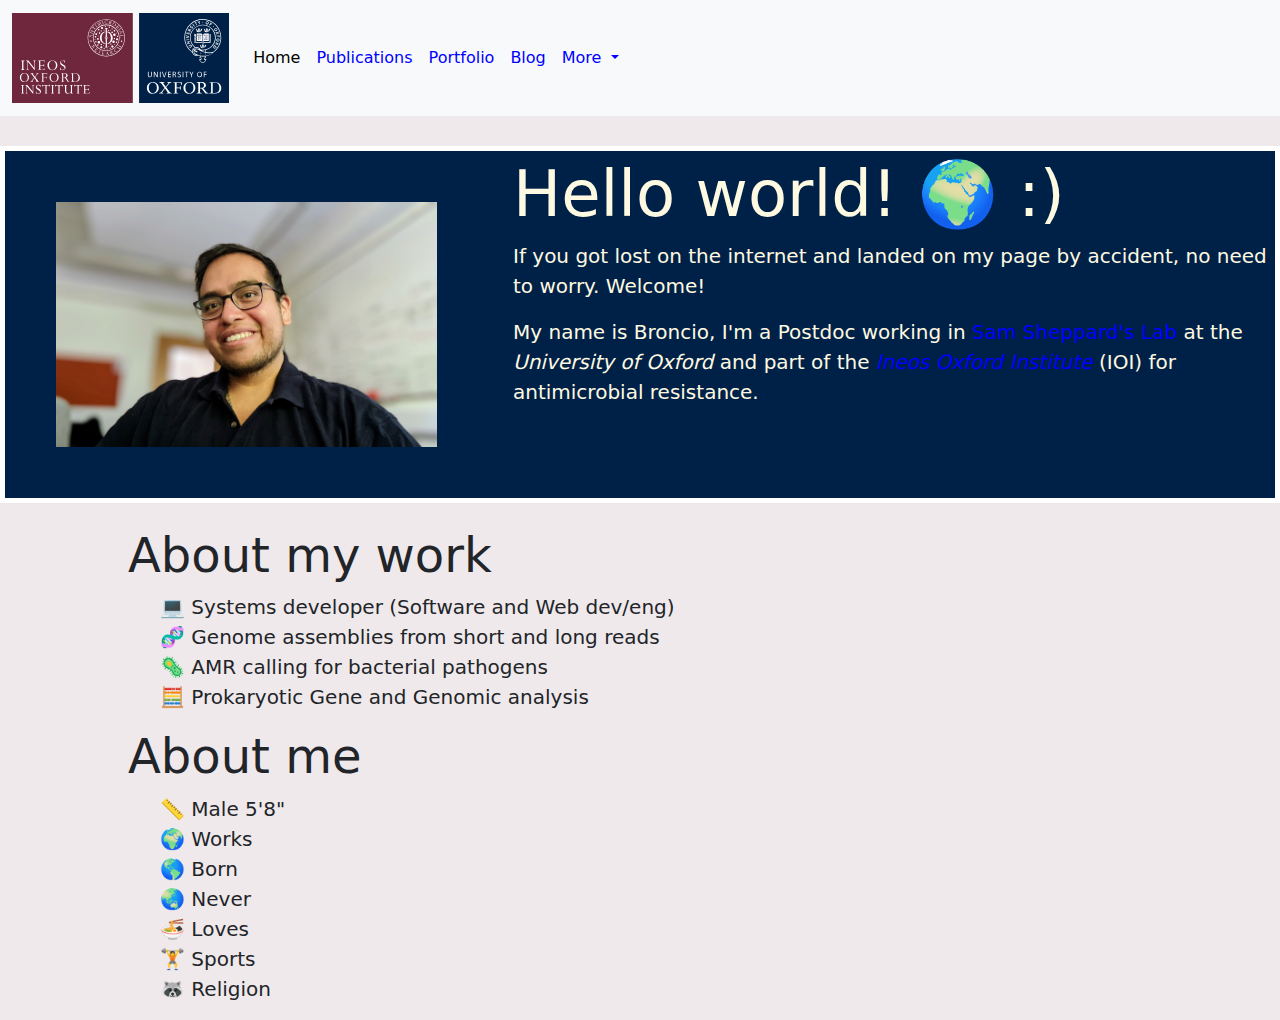
==== index.html @ 65c5dfee "added links and icons" ====
<!DOCTYPE html>
<html>
<head>
    <meta charset='utf-8'>
    <meta http-equiv='X-UA-Compatible' content='IE=edge'>
    <title>Broncio Aguilar-Sanjuan</title>
    <meta name='viewport' content='width=device-width, initial-scale=1'>
    
    <!-- JS and CSS dependencies -->
    <!-- Add bootstrap and popper dependencies -->
    <link href="https://cdn.jsdelivr.net/npm/bootstrap@5.3.3/dist/css/bootstrap.min.css" rel="stylesheet" integrity="sha384-QWTKZyjpPEjISv5WaRU9OFeRpok6YctnYmDr5pNlyT2bRjXh0JMhjY6hW+ALEwIH" crossorigin="anonymous">
    <script src="https://cdn.jsdelivr.net/npm/@popperjs/core@2.11.8/dist/umd/popper.min.js" integrity="sha384-I7E8VVD/ismYTF4hNIPjVp/Zjvgyol6VFvRkX/vR+Vc4jQkC+hVqc2pM8ODewa9r" crossorigin="anonymous"></script>
    <script src="https://cdn.jsdelivr.net/npm/bootstrap@5.3.3/dist/js/bootstrap.min.js" integrity="sha384-0pUGZvbkm6XF6gxjEnlmuGrJXVbNuzT9qBBavbLwCsOGabYfZo0T0to5eqruptLy" crossorigin="anonymous"></script>

    <link rel="stylesheet" type="text/css" href="static/css/main.css">

</head>

<body>
    <!--Navigation bar - top horizontal panel-->
    <nav class="navbar navbar-expand-lg navbar-light bg-light">
        <div class="container-fluid">
            
            <a class="navbar-brand" href="#">
                <img class="img-fluid d-block" src="static/img/ineos-logo.svg">

            </a>
            <button class="navbar-toggler" type="button" data-bs-toggle="collapse" data-bs-target="#navbarNavDropdown" aria-controls="navbarNavDropdown" aria-expanded="false" aria-label="Toggle navigation">
                <span class="navbar-toggler-icon"></span>
            </button>
            <div class="collapse navbar-collapse" id="navbarNavDropdown">
                <ul class="navbar-nav">
                    <li class="nav-item">
                        <a class="nav-link active" aria-current="page" href="#">Home</a>
                    </li>
                    <li class="nav-item">
                        <a class="nav-link" href="https://scholar.google.com/citations?hl=en&user=8D-Tr7gAAAAJ&view_op=list_works&sortby=pubdate">Publications</a>
                    </li>
                    <li class="nav-item">
                        <a class="nav-link" href="#">Portfolio</a>
                    </li>
                    <li class="nav-item">
                        <a class="nav-link" href="https://medium.com/@ba13026">Blog</a>
                    </li>

                    <li class="nav-item dropdown">
                        <a class="nav-link dropdown-toggle" href="#" id="navbarDropdownMenuLink" role="button" data-bs-toggle="dropdown" aria-expanded="false">
                            More
                        </a>
                        <ul class="dropdown-menu" aria-labelledby="navbarDropdownMenuLink">
                            <li><a class="dropdown-item" href="#">Action</a></li>
                            <li><a class="dropdown-item" href="#">Another action</a></li>
                            <li><a class="dropdown-item" href="#">Something else here</a></li>
                        </ul>
                    </li>
                </ul>
            </div>
        </div>
    </nav>

    <!--Middle row: Profile picture, welcome and icons -->
    <div id="toprows" style="display:grid; grid-template-columns: 40% 60%; grid-template-rows: 80% 20%;margin-top: 30px;">
        <!--Profile picture container -->
        <div style="margin: 0 auto;">
            <img src="static/img/profile.jpg" class="rounded" style="width: 95%; padding: 10%;">
        </div>
        <!--Welcome message container -->
        <div style="margin-right: 5%; margin:auto; margin-top: auto; margin-bottom: auto; color:#FEF9E1;">
            <h1 class="display-3">Hello world! &#127757; :)</h1>
            <p class="lead">If you got lost on the internet and landed on my page by accident, no need to worry. Welcome!</p>
            <p class="lead">My name is Broncio, I'm a Postdoc working in <a href="https://sheppardlab.wordpress.com/" target="_blank">Sam Sheppard's Lab</a> at the <i>University of Oxford</i> and part of the <a href="https://www.ineosoxford.ox.ac.uk/" target="_blank"><i>Ineos Oxford Institute</i></a> (IOI) for antimicrobial resistance.</p>
        
        </div>

        <div style="text-align: center; margin: auto; margin-top: auto; margin-bottom: auto;">
        </div>
        
    </div>
    
    <!--Lowe row: About my work and About me -->
    <div class="mx-auto pt-4" style="width:80%">

        <h1 class="display-5">About my work</h1>

        <ul class="lead" style="list-style-type: none;">
            <li>&#128187 Systems developer (Software and Web dev/eng)</li>
            <li>&#129516 Genome assemblies from short and long reads</li>
            <li>&#129440 AMR calling for bacterial pathogens</li>
            <li>&#129518 Prokaryotic Gene and Genomic analysis</li>

        </ul>

        <h1 class="display-5">About me</h1>

        <ul class="lead" style="list-style-type: none;">
            <li>&#128207 Male 5'8"</li>
            <li>&#127757; Works </li>
            <li>&#127758 Born </li>
            <li>&#127759 Never </li>
            <li>&#127836 Loves</li>
            <li>&#127947 Sports</li>
            <li>&#129437 Religion </li>
        </ul>
    </div>

</body>

</html>
---- static/css/main.css ----
body {
    background-color: rgba(110, 39, 61, 0.1);
}


a:link {
    color: blue;
    background-color: transparent;
    text-decoration: none;
  }
  
  a:visited {
    color: rgb(100,100,100);
    background-color: transparent;
    text-decoration: none;
  }
  
  a:hover {
    color: red;
    background-color: transparent;
    text-decoration: underline;
  }
  
  a:active {
    color: red;
    background-color: transparent;
    text-decoration: underline;
  }

  #toprows {
    background-color:#002147;
    border: 5px solid #ffffff;
    
  }
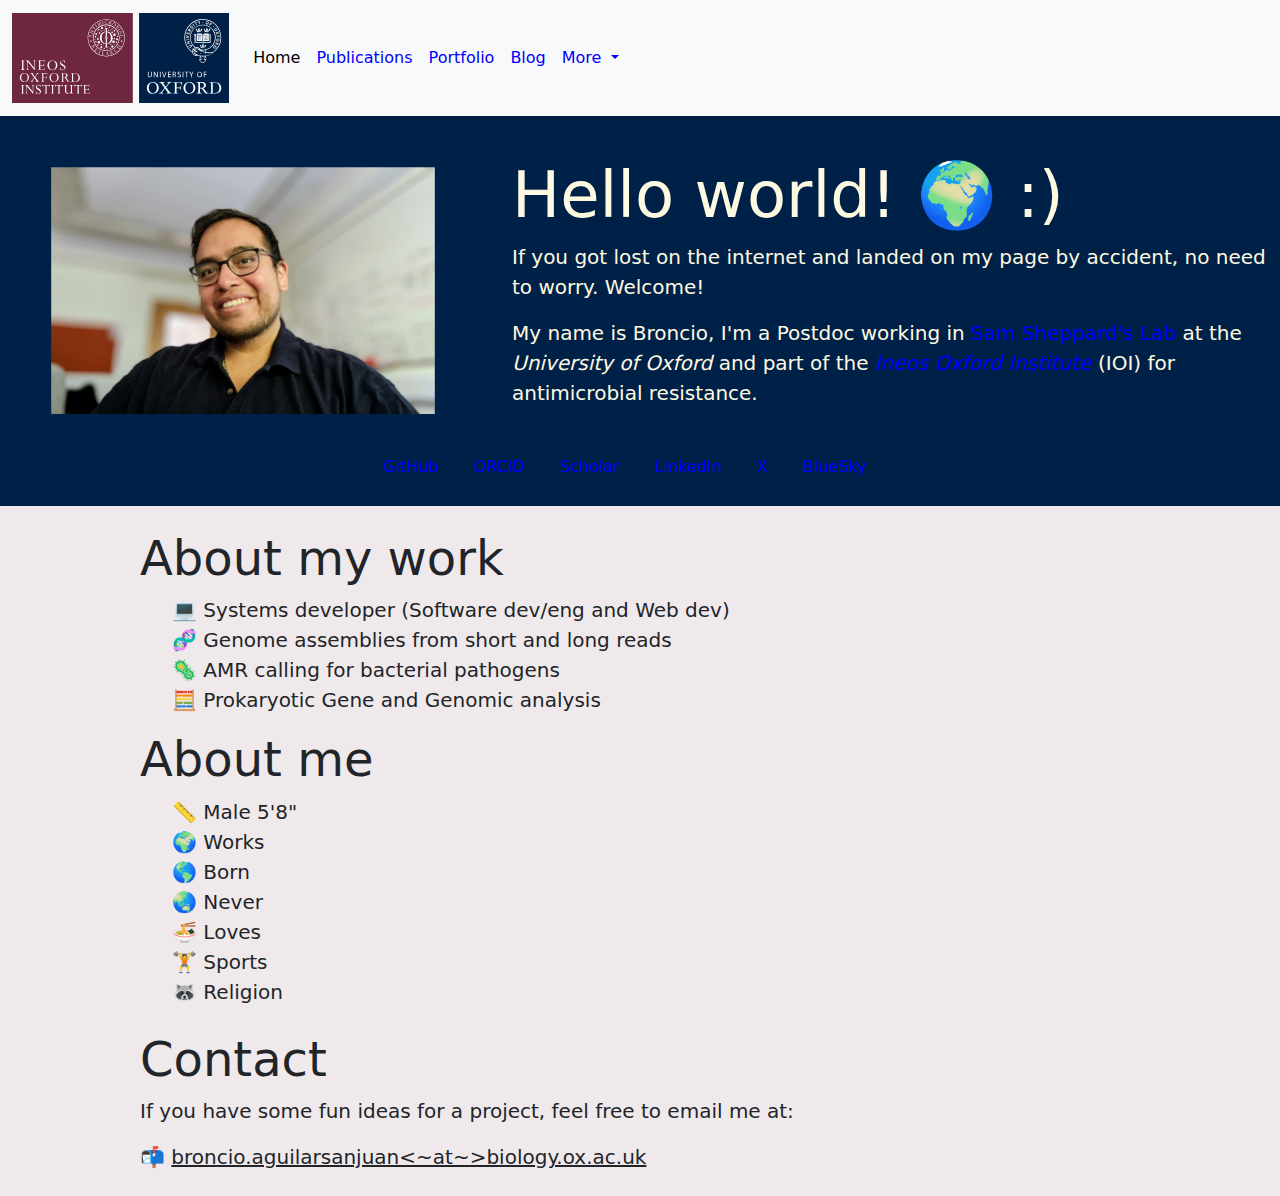
==== commit dbf18605: "added links to all my sites" ====
--- a/index.html
+++ b/index.html
@@ -11,6 +11,8 @@
     <link href="https://cdn.jsdelivr.net/npm/bootstrap@5.3.3/dist/css/bootstrap.min.css" rel="stylesheet" integrity="sha384-QWTKZyjpPEjISv5WaRU9OFeRpok6YctnYmDr5pNlyT2bRjXh0JMhjY6hW+ALEwIH" crossorigin="anonymous">
     <script src="https://cdn.jsdelivr.net/npm/@popperjs/core@2.11.8/dist/umd/popper.min.js" integrity="sha384-I7E8VVD/ismYTF4hNIPjVp/Zjvgyol6VFvRkX/vR+Vc4jQkC+hVqc2pM8ODewa9r" crossorigin="anonymous"></script>
     <script src="https://cdn.jsdelivr.net/npm/bootstrap@5.3.3/dist/js/bootstrap.min.js" integrity="sha384-0pUGZvbkm6XF6gxjEnlmuGrJXVbNuzT9qBBavbLwCsOGabYfZo0T0to5eqruptLy" crossorigin="anonymous"></script>
+
+    <!-- <script src="https://kit.fontawesome.com/ced5df2a28.js" crossorigin="anonymous"></script> -->
 
     <link rel="stylesheet" type="text/css" href="static/css/main.css">
 
@@ -59,31 +61,45 @@
     </nav>
 
     <!--Middle row: Profile picture, welcome and icons -->
-    <div id="toprows" style="display:grid; grid-template-columns: 40% 60%; grid-template-rows: 80% 20%;margin-top: 30px;">
-        <!--Profile picture container -->
-        <div style="margin: 0 auto;">
-            <img src="static/img/profile.jpg" class="rounded" style="width: 95%; padding: 10%;">
-        </div>
-        <!--Welcome message container -->
-        <div style="margin-right: 5%; margin:auto; margin-top: auto; margin-bottom: auto; color:#FEF9E1;">
-            <h1 class="display-3">Hello world! &#127757; :)</h1>
-            <p class="lead">If you got lost on the internet and landed on my page by accident, no need to worry. Welcome!</p>
-            <p class="lead">My name is Broncio, I'm a Postdoc working in <a href="https://sheppardlab.wordpress.com/" target="_blank">Sam Sheppard's Lab</a> at the <i>University of Oxford</i> and part of the <a href="https://www.ineosoxford.ox.ac.uk/" target="_blank"><i>Ineos Oxford Institute</i></a> (IOI) for antimicrobial resistance.</p>
-        
+    
+
+        <div class="toprows" style="display:grid; grid-template-rows: 85% 15%;">
+            <div style="display:grid; grid-template-columns: 40% 60%;">
+    
+                <!--Profile picture container -->
+                <div style="margin: auto;">
+                    <img src="static/img/profile.jpg" class="rounded" style="width: 95%; padding: 10%;">
+                </div>
+                <!--Welcome message container -->
+                <div style="margin-right: 5%; margin:auto; margin-top: auto; margin-bottom: auto; color:#FEF9E1;">
+                    <h1 class="display-3">Hello world! &#127757; :)</h1>
+                    <p class="lead">If you got lost on the internet and landed on my page by accident, no need to worry. Welcome!</p>
+                    <p class="lead">My name is Broncio, I'm a Postdoc working in <a href="https://sheppardlab.wordpress.com/" target="_blank">Sam Sheppard's Lab</a> at the <i>University of Oxford</i> and part of the <a href="https://www.ineosoxford.ox.ac.uk/" target="_blank"><i>Ineos Oxford Institute</i></a> (IOI) for antimicrobial resistance.</p>
+                    
+                </div>
+    
+            </div>
+    
+            <div class="toprows py-2" style="text-align:center">
+            
+                <a style="padding-right:30px;" href="https://github.com/broncio123">GitHub</a>
+                <a style="padding-right:30px;" href="https://orcid.org/0000-0001-8068-6417">ORCID</a>
+                <a style="padding-right:30px;" href="https://scholar.google.com/citations?hl=en&user=8D-Tr7gAAAAJ&view_op=list_works&sortby=pubdate">Scholar</a>
+                <a style="padding-right:30px;" href="https://www.linkedin.com/in/broncio/">LinkedIn</a>
+                <a style="padding-right:30px;" href="https://x.com/BronsioAS">X</a>
+                <a style="padding-right:30px;" href="https://bsky.app/profile/broncio.bsky.social">BlueSky</a>
+    
+            </div>
+    
         </div>
 
-        <div style="text-align: center; margin: auto; margin-top: auto; margin-bottom: auto;">
-        </div>
-        
-    </div>
-    
     <!--Lowe row: About my work and About me -->
-    <div class="mx-auto pt-4" style="width:80%">
+    <div class="container-fluid mx-auto my-4" style="width:80%">
 
         <h1 class="display-5">About my work</h1>
 
         <ul class="lead" style="list-style-type: none;">
-            <li>&#128187 Systems developer (Software and Web dev/eng)</li>
+            <li>&#128187 Systems developer (Software dev/eng and Web dev)</li>
             <li>&#129516 Genome assemblies from short and long reads</li>
             <li>&#129440 AMR calling for bacterial pathogens</li>
             <li>&#129518 Prokaryotic Gene and Genomic analysis</li>
@@ -103,6 +119,13 @@
         </ul>
     </div>
 
+    <div class="container-fluid mx-auto my-4" style="width:80%">
+        <h1 class="display-5">Contact</h1>
+
+        <p class="lead">If you have some fun ideas for a project, feel free to email me at:</p>
+        <p class="lead">&#128236 <u>broncio.aguilarsanjuan<~at~>biology.ox.ac.uk</u></p>
+    </div>
+
 </body>
 
 </html>--- a/static/css/main.css
+++ b/static/css/main.css
@@ -10,13 +10,13 @@
   }
   
   a:visited {
-    color: rgb(100,100,100);
+    color: rgb(150,150,150);
     background-color: transparent;
     text-decoration: none;
   }
   
   a:hover {
-    color: red;
+    color: rgba(110, 39, 61, 1);
     background-color: transparent;
     text-decoration: underline;
   }
@@ -27,8 +27,6 @@
     text-decoration: underline;
   }
 
-  #toprows {
-    background-color:#002147;
-    border: 5px solid #ffffff;
-    
+  .toprows {
+    background-color:#002147;    
   }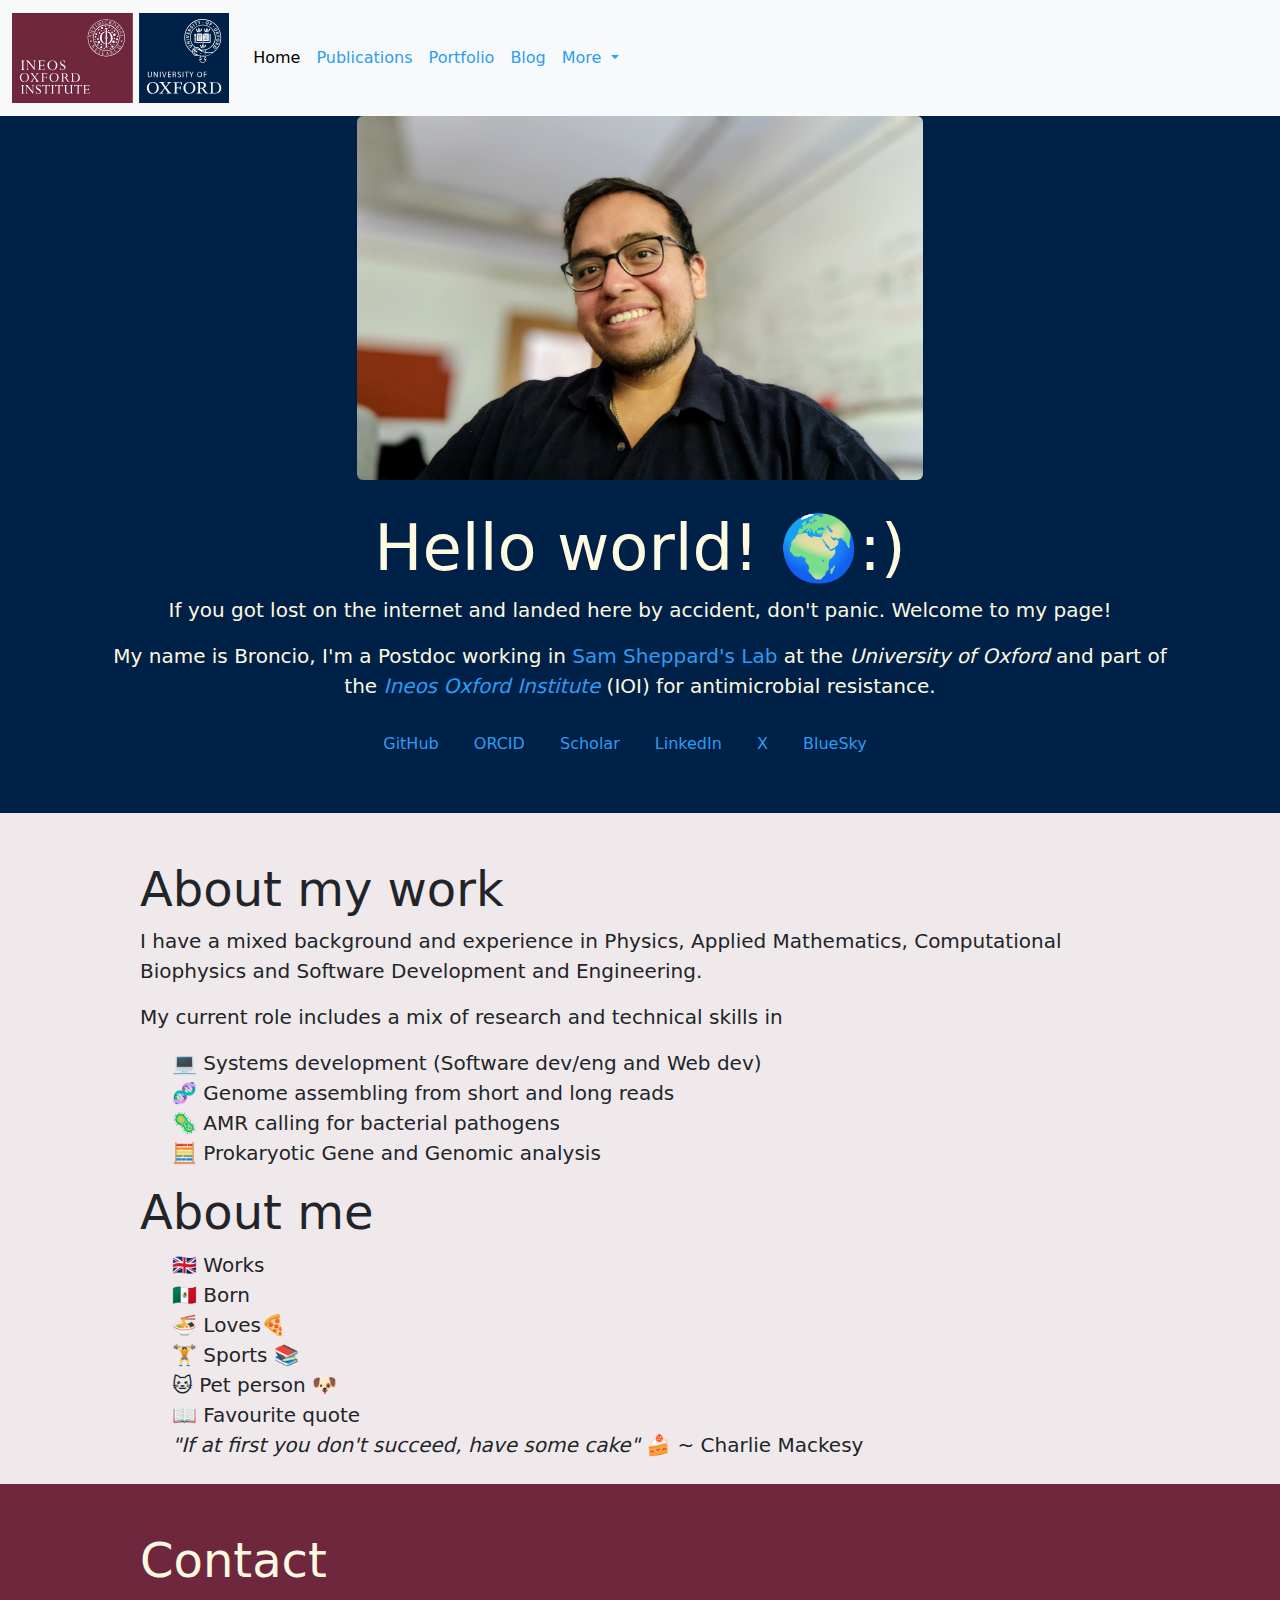
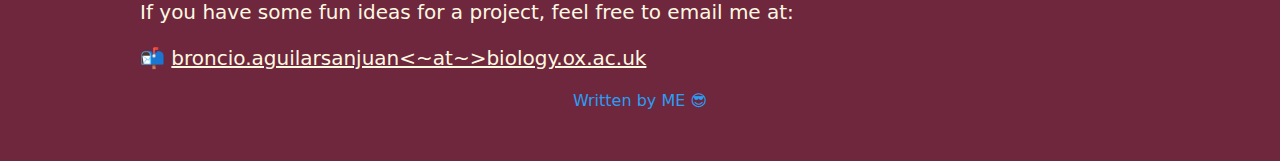
==== commit 7fa244e0: "enhanced responsive view on mobiles and revised content" ====
--- a/index.html
+++ b/index.html
@@ -4,6 +4,7 @@
     <meta charset='utf-8'>
     <meta http-equiv='X-UA-Compatible' content='IE=edge'>
     <title>Broncio Aguilar-Sanjuan</title>
+    <link rel="icon" href="static/img/tab-icon.png">
     <meta name='viewport' content='width=device-width, initial-scale=1'>
     
     <!-- JS and CSS dependencies -->
@@ -11,8 +12,6 @@
     <link href="https://cdn.jsdelivr.net/npm/bootstrap@5.3.3/dist/css/bootstrap.min.css" rel="stylesheet" integrity="sha384-QWTKZyjpPEjISv5WaRU9OFeRpok6YctnYmDr5pNlyT2bRjXh0JMhjY6hW+ALEwIH" crossorigin="anonymous">
     <script src="https://cdn.jsdelivr.net/npm/@popperjs/core@2.11.8/dist/umd/popper.min.js" integrity="sha384-I7E8VVD/ismYTF4hNIPjVp/Zjvgyol6VFvRkX/vR+Vc4jQkC+hVqc2pM8ODewa9r" crossorigin="anonymous"></script>
     <script src="https://cdn.jsdelivr.net/npm/bootstrap@5.3.3/dist/js/bootstrap.min.js" integrity="sha384-0pUGZvbkm6XF6gxjEnlmuGrJXVbNuzT9qBBavbLwCsOGabYfZo0T0to5eqruptLy" crossorigin="anonymous"></script>
-
-    <!-- <script src="https://kit.fontawesome.com/ced5df2a28.js" crossorigin="anonymous"></script> -->
 
     <link rel="stylesheet" type="text/css" href="static/css/main.css">
 
@@ -50,9 +49,9 @@
                             More
                         </a>
                         <ul class="dropdown-menu" aria-labelledby="navbarDropdownMenuLink">
-                            <li><a class="dropdown-item" href="#">Action</a></li>
-                            <li><a class="dropdown-item" href="#">Another action</a></li>
-                            <li><a class="dropdown-item" href="#">Something else here</a></li>
+                            <li><a class="dropdown-item" href="https://www.ineosoxford.ox.ac.uk/person/broncio-aguilar-sanjuan" target="_blank">My IOI profile</a></li>
+                            <li><a class="dropdown-item" href="https://www.biology.ox.ac.uk/people/broncio-aguilar-sanjuan" target="_blank">My Biology profile</a></li>
+
                         </ul>
                     </li>
                 </ul>
@@ -63,24 +62,25 @@
     <!--Middle row: Profile picture, welcome and icons -->
     
 
-        <div class="toprows" style="display:grid; grid-template-rows: 85% 15%;">
-            <div style="display:grid; grid-template-columns: 40% 60%;">
+        <div class="toprows container-fluid" style="display:grid; grid-template-rows: 85% 15%;">
+            <div class="mb-5" style="display:inline-block;">
     
                 <!--Profile picture container -->
-                <div style="margin: auto;">
-                    <img src="static/img/profile.jpg" class="rounded" style="width: 95%; padding: 10%;">
+                <div style="margin:auto; min-width: 300px; width: 45%; padding-bottom: 30px;">
+                    <img src="static/img/profile.jpg" class="rounded" style="width: 100%;">
                 </div>
+
                 <!--Welcome message container -->
-                <div style="margin-right: 5%; margin:auto; margin-top: auto; margin-bottom: auto; color:#FEF9E1;">
-                    <h1 class="display-3">Hello world! &#127757; :)</h1>
-                    <p class="lead">If you got lost on the internet and landed on my page by accident, no need to worry. Welcome!</p>
+                <div style="margin: auto; color:#FEF9E1; text-align: center; min-width: 300px; width: 85%;">
+                    <h1 class="display-3">Hello world! &#127757;:)</h1>
+                    <p class="lead">If you got lost on the internet and landed here by accident, don't panic. Welcome to my page!</p>
                     <p class="lead">My name is Broncio, I'm a Postdoc working in <a href="https://sheppardlab.wordpress.com/" target="_blank">Sam Sheppard's Lab</a> at the <i>University of Oxford</i> and part of the <a href="https://www.ineosoxford.ox.ac.uk/" target="_blank"><i>Ineos Oxford Institute</i></a> (IOI) for antimicrobial resistance.</p>
                     
                 </div>
     
             </div>
     
-            <div class="toprows py-2" style="text-align:center">
+            <div class="toprows mt-4" style="text-align:center; display:inline-block;">
             
                 <a style="padding-right:30px;" href="https://github.com/broncio123">GitHub</a>
                 <a style="padding-right:30px;" href="https://orcid.org/0000-0001-8068-6417">ORCID</a>
@@ -96,11 +96,14 @@
     <!--Lowe row: About my work and About me -->
     <div class="container-fluid mx-auto my-4" style="width:80%">
 
-        <h1 class="display-5">About my work</h1>
+        <h1 class="display-5 mt-5">About my work</h1>
+
+        <p class="lead" style="overflow-wrap:break-word;">I have a mixed background and experience in Physics, Applied Mathematics, Computational Biophysics and Software Development and Engineering.</p>
+        <p class="lead">My current role includes a mix of research and technical skills in</p>
 
         <ul class="lead" style="list-style-type: none;">
-            <li>&#128187 Systems developer (Software dev/eng and Web dev)</li>
-            <li>&#129516 Genome assemblies from short and long reads</li>
+            <li>&#128187 Systems development (Software dev/eng and Web dev)</li>
+            <li>&#129516 Genome assembling from short and long reads</li>
             <li>&#129440 AMR calling for bacterial pathogens</li>
             <li>&#129518 Prokaryotic Gene and Genomic analysis</li>
 
@@ -109,23 +112,38 @@
         <h1 class="display-5">About me</h1>
 
         <ul class="lead" style="list-style-type: none;">
-            <li>&#128207 Male 5'8"</li>
-            <li>&#127757; Works </li>
-            <li>&#127758 Born </li>
-            <li>&#127759 Never </li>
-            <li>&#127836 Loves</li>
-            <li>&#127947 Sports</li>
-            <li>&#129437 Religion </li>
+            <li>🇬🇧 Works </li>
+            <li>🇲🇽 Born </li>
+            <li>&#127836 Loves🍕 </li>
+            <li>&#127947 Sports 📚</li>
+            <li>&#128049 Pet person &#128054 </li>
+            <li>&#128214 Favourite quote<br><i>"If at first you don't succeed, have some cake"</i> &#127856 ~ Charlie Mackesy</li>
         </ul>
-    </div>
 
-    <div class="container-fluid mx-auto my-4" style="width:80%">
-        <h1 class="display-5">Contact</h1>
 
-        <p class="lead">If you have some fun ideas for a project, feel free to email me at:</p>
-        <p class="lead">&#128236 <u>broncio.aguilarsanjuan<~at~>biology.ox.ac.uk</u></p>
     </div>
 
 </body>
 
+    <!-- Footer area -->
+    <div class="py-5" style="background-color: rgb(110, 39, 61); color: #FEF9E1;">
+        <div class="container" style="width:80%">
+            <div class="row">
+                <div class="col-md-8 text-left" style="overflow-wrap:break-word;">
+                    
+                    <h1 class="display-5">Contact</h1>
+
+                    <p class="lead">If you have some fun ideas for a project, feel free to email me at:</p>
+                    <p class="lead">&#128236 <u>broncio.aguilarsanjuan<~at~>biology.ox.ac.uk</u></p>
+
+                </div>
+
+                <div style="text-align: center;">
+                    <a href="https://github.com/broncio123/broncio123.github.io" rel="author">Written by ME 😎</a>
+                </div>
+
+            </div>
+        </div>
+    </div>
+
 </html>--- a/static/css/main.css
+++ b/static/css/main.css
@@ -4,7 +4,7 @@
 
 
 a:link {
-    color: blue;
+    color: #2a9df4;
     background-color: transparent;
     text-decoration: none;
   }
@@ -28,5 +28,6 @@
   }
 
   .toprows {
-    background-color:#002147;    
+    background-color:#002147;
+    margin: auto;    
   }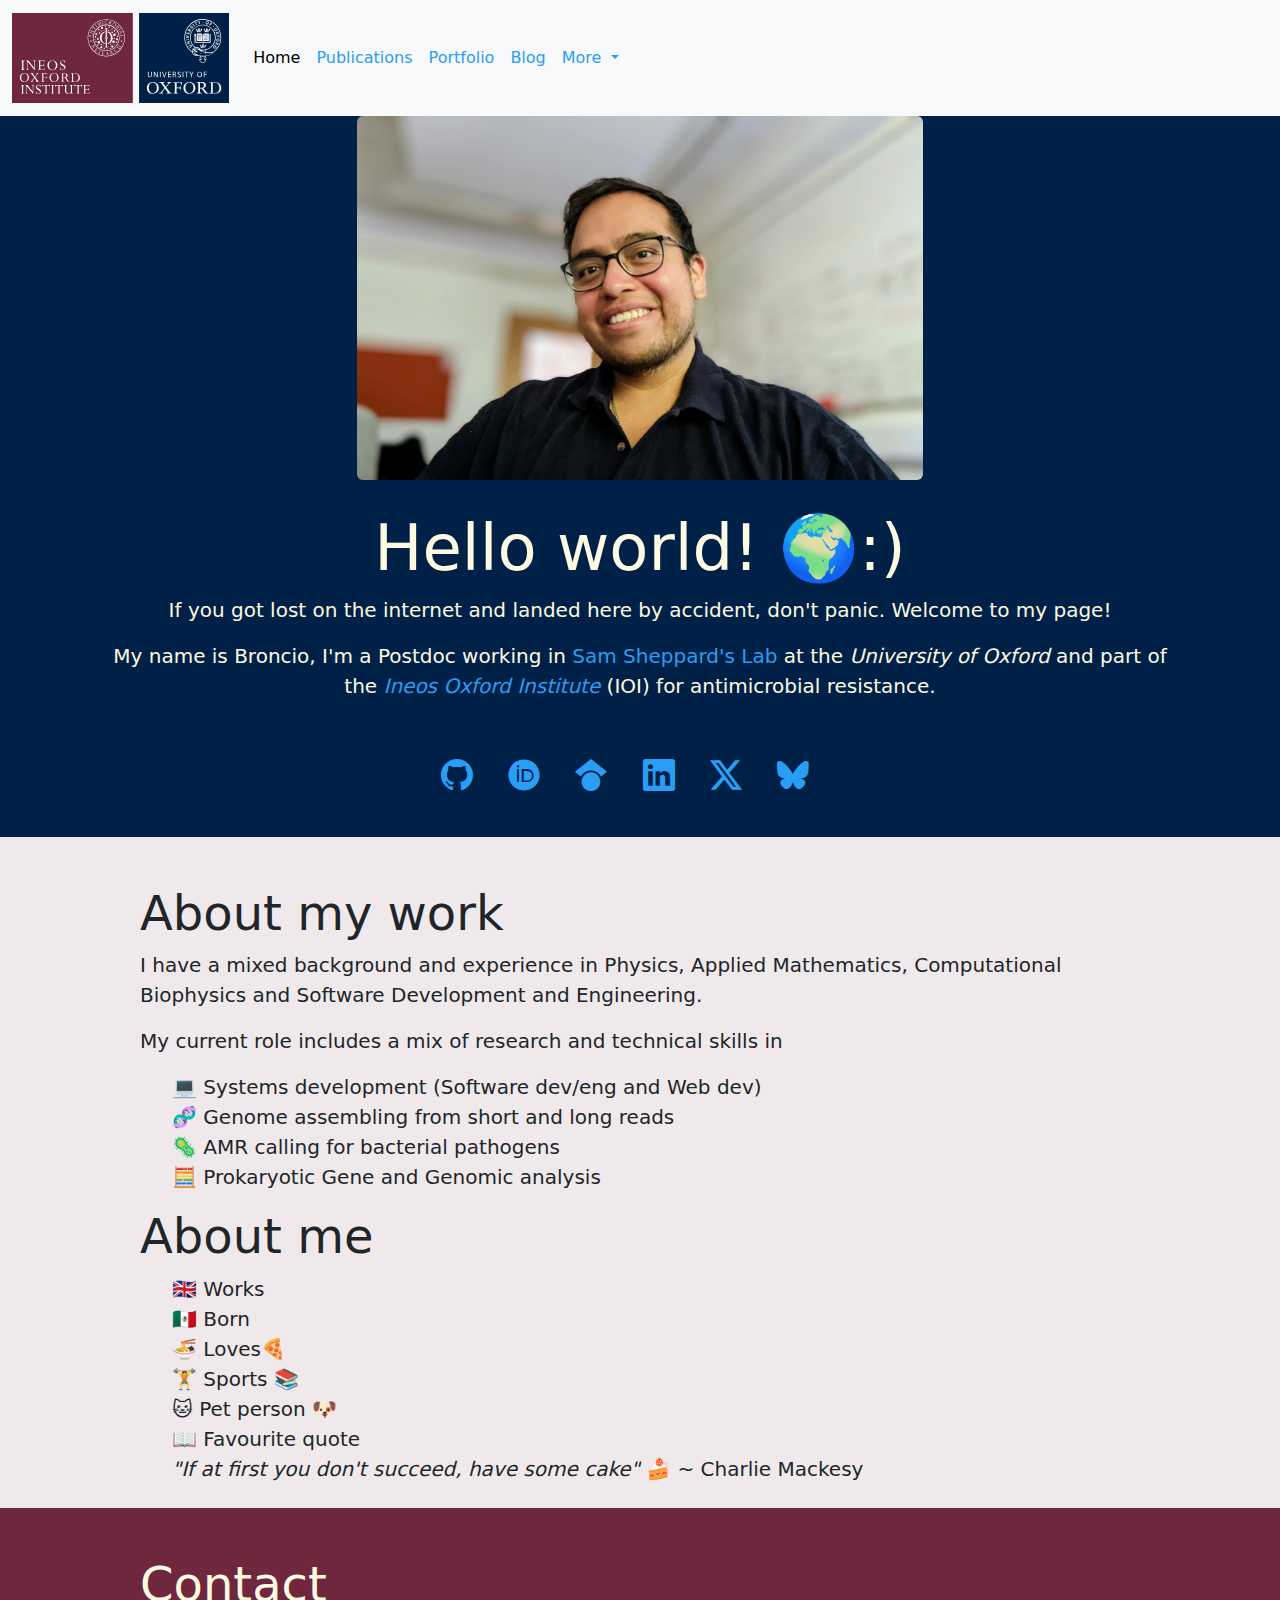
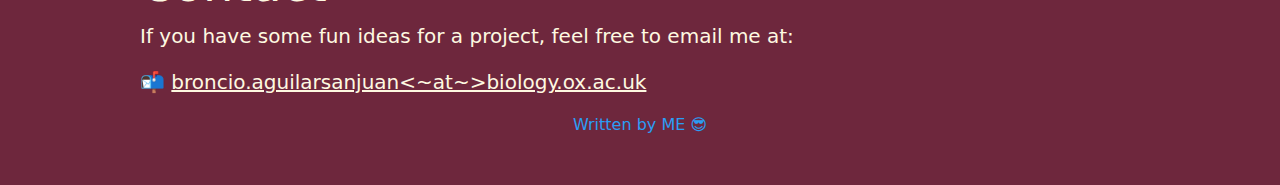
==== commit f18649d7: "added fontawesome web files and added icons on landing page" ====
--- a/index.html
+++ b/index.html
@@ -1,5 +1,6 @@
 <!DOCTYPE html>
 <html>
+    
 <head>
     <meta charset='utf-8'>
     <meta http-equiv='X-UA-Compatible' content='IE=edge'>
@@ -8,11 +9,25 @@
     <meta name='viewport' content='width=device-width, initial-scale=1'>
     
     <!-- JS and CSS dependencies -->
+    <!-- <script src="https://kit.fontawesome.com/ced5df2a28.js" crossorigin="anonymous"></script> -->
     <!-- Add bootstrap and popper dependencies -->
     <link href="https://cdn.jsdelivr.net/npm/bootstrap@5.3.3/dist/css/bootstrap.min.css" rel="stylesheet" integrity="sha384-QWTKZyjpPEjISv5WaRU9OFeRpok6YctnYmDr5pNlyT2bRjXh0JMhjY6hW+ALEwIH" crossorigin="anonymous">
     <script src="https://cdn.jsdelivr.net/npm/@popperjs/core@2.11.8/dist/umd/popper.min.js" integrity="sha384-I7E8VVD/ismYTF4hNIPjVp/Zjvgyol6VFvRkX/vR+Vc4jQkC+hVqc2pM8ODewa9r" crossorigin="anonymous"></script>
     <script src="https://cdn.jsdelivr.net/npm/bootstrap@5.3.3/dist/js/bootstrap.min.js" integrity="sha384-0pUGZvbkm6XF6gxjEnlmuGrJXVbNuzT9qBBavbLwCsOGabYfZo0T0to5eqruptLy" crossorigin="anonymous"></script>
+    <!-- Bootstrap icons -->
+    <link rel="stylesheet" href="https://cdn.jsdelivr.net/npm/bootstrap-icons@1.11.3/font/bootstrap-icons.min.css">
+    <!-- Fontawesome dependencies -->
 
+    <!-- our project just needs Font Awesome Solid + Brands -->
+    <link href="static/fontawesome/css/fontawesome.css" rel="stylesheet" />
+    <link href="static/fontawesome/css/brands.css" rel="stylesheet" />
+    <link href="static/fontawesome/css/solid.css" rel="stylesheet" />
+    <link href="static/fontawesome/css/sharp-thin.css" rel="stylesheet" />
+    <link href="static/fontawesome/css/duotone-thin.css" rel="stylesheet" />
+    <link href="static/fontawesome/css/sharp-duotone-thin.css" rel="stylesheet" />
+
+    <!-- <script src="https://kit.fontawesome.com/ced5df2a28.js" crossorigin="anonymous"></script> -->
+    <!-- Custome styles -->
     <link rel="stylesheet" type="text/css" href="static/css/main.css">
 
 </head>
@@ -22,7 +37,7 @@
     <nav class="navbar navbar-expand-lg navbar-light bg-light">
         <div class="container-fluid">
             
-            <a class="navbar-brand" href="#">
+            <a class="navbar-brand" href="https://www.ineosoxford.ox.ac.uk/" target="_blank">
                 <img class="img-fluid d-block" src="static/img/ineos-logo.svg">
 
             </a>
@@ -59,41 +74,40 @@
         </div>
     </nav>
 
-    <!--Middle row: Profile picture, welcome and icons -->
-    
+    <!--Middle row 1: Profile picture, welcome and icons -->
+    <div class="toprows container-fluid" style="display:grid; grid-template-rows: 85% 15%;">
+        <div class="mb-5" style="display:inline-block;">
 
-        <div class="toprows container-fluid" style="display:grid; grid-template-rows: 85% 15%;">
-            <div class="mb-5" style="display:inline-block;">
-    
-                <!--Profile picture container -->
-                <div style="margin:auto; min-width: 300px; width: 45%; padding-bottom: 30px;">
-                    <img src="static/img/profile.jpg" class="rounded" style="width: 100%;">
-                </div>
+            <!--Profile picture container -->
+            <div style="margin:auto; min-width: 300px; width: 45%; padding-bottom: 30px;">
+                <img src="static/img/profile.jpg" class="rounded" style="width: 100%;">
+            </div>
 
-                <!--Welcome message container -->
-                <div style="margin: auto; color:#FEF9E1; text-align: center; min-width: 300px; width: 85%;">
-                    <h1 class="display-3">Hello world! &#127757;:)</h1>
-                    <p class="lead">If you got lost on the internet and landed here by accident, don't panic. Welcome to my page!</p>
-                    <p class="lead">My name is Broncio, I'm a Postdoc working in <a href="https://sheppardlab.wordpress.com/" target="_blank">Sam Sheppard's Lab</a> at the <i>University of Oxford</i> and part of the <a href="https://www.ineosoxford.ox.ac.uk/" target="_blank"><i>Ineos Oxford Institute</i></a> (IOI) for antimicrobial resistance.</p>
-                    
-                </div>
-    
+            <!--Welcome message container -->
+            <div style="margin: auto; color:#FEF9E1; text-align: center; min-width: 300px; width: 85%;">
+                <h1 class="display-3">Hello world! &#127757;:)</h1>
+                <p class="lead">If you got lost on the internet and landed here by accident, don't panic. Welcome to my page!</p>
+                <p class="lead">My name is Broncio, I'm a Postdoc working in <a href="https://sheppardlab.wordpress.com/" target="_blank">Sam Sheppard's Lab</a> at the <i>University of Oxford</i> and part of the <a href="https://www.ineosoxford.ox.ac.uk/" target="_blank"><i>Ineos Oxford Institute</i></a> (IOI) for antimicrobial resistance.</p>
+                
             </div>
-    
-            <div class="toprows mt-4" style="text-align:center; display:inline-block;">
-            
-                <a style="padding-right:30px;" href="https://github.com/broncio123">GitHub</a>
-                <a style="padding-right:30px;" href="https://orcid.org/0000-0001-8068-6417">ORCID</a>
-                <a style="padding-right:30px;" href="https://scholar.google.com/citations?hl=en&user=8D-Tr7gAAAAJ&view_op=list_works&sortby=pubdate">Scholar</a>
-                <a style="padding-right:30px;" href="https://www.linkedin.com/in/broncio/">LinkedIn</a>
-                <a style="padding-right:30px;" href="https://x.com/BronsioAS">X</a>
-                <a style="padding-right:30px;" href="https://bsky.app/profile/broncio.bsky.social">BlueSky</a>
-    
-            </div>
-    
+
         </div>
 
-    <!--Lowe row: About my work and About me -->
+        <!-- Links to my professional sites and socials -->
+        <div class="toprows mt-4" style="text-align:center; display:inline-block;">
+        
+            <a title="GitHub" style="padding-right:30px; font-size: 2rem;" href="https://github.com/broncio123"><i class="bi bi-github"></i></a>
+            <a title="ORCID" style="padding-right:30px; font-size: 2rem;" href="https://orcid.org/0000-0001-8068-6417"><i class="fa-brands fa-orcid"></i></a>
+            <a title="Google Scholar" style="padding-right:30px; font-size: 2rem;" href="https://scholar.google.com/citations?hl=en&user=8D-Tr7gAAAAJ&view_op=list_works&sortby=pubdate"><i class="fa-brands fa-google-scholar"></i></a>
+            <a title="LinkedIn" style="padding-right:30px; font-size: 2rem;" href="https://www.linkedin.com/in/broncio/"><i class="bi bi-linkedin"></i></a>
+            <a title="X/Twitter" style="padding-right:30px; font-size: 2rem;" href="https://x.com/BronsioAS"><i class="bi bi-twitter-x"></i></a>
+            <a title="BlueSky" style="padding-right:30px; font-size: 2rem;" href="https://bsky.app/profile/broncio.bsky.social"><i class="fa-brands fa-bluesky"></i></a>
+
+        </div>
+
+    </div>
+
+    <!--Middle row 2: About my work and About me -->
     <div class="container-fluid mx-auto my-4" style="width:80%">
 
         <h1 class="display-5 mt-5">About my work</h1>
@@ -125,25 +139,25 @@
 
 </body>
 
-    <!-- Footer area -->
-    <div class="py-5" style="background-color: rgb(110, 39, 61); color: #FEF9E1;">
-        <div class="container" style="width:80%">
-            <div class="row">
-                <div class="col-md-8 text-left" style="overflow-wrap:break-word;">
-                    
-                    <h1 class="display-5">Contact</h1>
+<!-- Footer area -->
+<div class="py-5" style="background-color: rgb(110, 39, 61); color: #FEF9E1;">
+    <div class="container" style="width:80%">
+        <div class="row">
+            <div class="col-md-8 text-left" style="overflow-wrap:break-word;">
+                
+                <h1 class="display-5">Contact</h1>
 
-                    <p class="lead">If you have some fun ideas for a project, feel free to email me at:</p>
-                    <p class="lead">&#128236 <u>broncio.aguilarsanjuan<~at~>biology.ox.ac.uk</u></p>
-
-                </div>
-
-                <div style="text-align: center;">
-                    <a href="https://github.com/broncio123/broncio123.github.io" rel="author">Written by ME 😎</a>
-                </div>
+                <p class="lead">If you have some fun ideas for a project, feel free to email me at:</p>
+                <p class="lead">&#128236 <u>broncio.aguilarsanjuan<~at~>biology.ox.ac.uk</u></p>
 
             </div>
+
+            <div style="text-align: center;">
+                <a href="https://github.com/broncio123/broncio123.github.io" rel="author">Written by ME 😎</a>
+            </div>
+
         </div>
     </div>
+</div>
 
 </html>--- a/static/fontawesome/css/brands.css
+++ b/static/fontawesome/css/brands.css
@@ -0,0 +1,1609 @@
+/*!
+ * Font Awesome Free 6.7.2 by @fontawesome - https://fontawesome.com
+ * License - https://fontawesome.com/license/free (Icons: CC BY 4.0, Fonts: SIL OFL 1.1, Code: MIT License)
+ * Copyright 2024 Fonticons, Inc.
+ */
+:root, :host {
+  --fa-style-family-brands: 'Font Awesome 6 Brands';
+  --fa-font-brands: normal 400 1em/1 'Font Awesome 6 Brands'; }
+
+@font-face {
+  font-family: 'Font Awesome 6 Brands';
+  font-style: normal;
+  font-weight: 400;
+  font-display: block;
+  src: url("../webfonts/fa-brands-400.woff2") format("woff2"), url("../webfonts/fa-brands-400.ttf") format("truetype"); }
+
+.fab,
+.fa-brands {
+  font-weight: 400; }
+
+.fa-monero {
+  --fa: "\f3d0"; }
+
+.fa-hooli {
+  --fa: "\f427"; }
+
+.fa-yelp {
+  --fa: "\f1e9"; }
+
+.fa-cc-visa {
+  --fa: "\f1f0"; }
+
+.fa-lastfm {
+  --fa: "\f202"; }
+
+.fa-shopware {
+  --fa: "\f5b5"; }
+
+.fa-creative-commons-nc {
+  --fa: "\f4e8"; }
+
+.fa-aws {
+  --fa: "\f375"; }
+
+.fa-redhat {
+  --fa: "\f7bc"; }
+
+.fa-yoast {
+  --fa: "\f2b1"; }
+
+.fa-cloudflare {
+  --fa: "\e07d"; }
+
+.fa-ups {
+  --fa: "\f7e0"; }
+
+.fa-pixiv {
+  --fa: "\e640"; }
+
+.fa-wpexplorer {
+  --fa: "\f2de"; }
+
+.fa-dyalog {
+  --fa: "\f399"; }
+
+.fa-bity {
+  --fa: "\f37a"; }
+
+.fa-stackpath {
+  --fa: "\f842"; }
+
+.fa-buysellads {
+  --fa: "\f20d"; }
+
+.fa-first-order {
+  --fa: "\f2b0"; }
+
+.fa-modx {
+  --fa: "\f285"; }
+
+.fa-guilded {
+  --fa: "\e07e"; }
+
+.fa-vnv {
+  --fa: "\f40b"; }
+
+.fa-square-js {
+  --fa: "\f3b9"; }
+
+.fa-js-square {
+  --fa: "\f3b9"; }
+
+.fa-microsoft {
+  --fa: "\f3ca"; }
+
+.fa-qq {
+  --fa: "\f1d6"; }
+
+.fa-orcid {
+  --fa: "\f8d2"; }
+
+.fa-java {
+  --fa: "\f4e4"; }
+
+.fa-invision {
+  --fa: "\f7b0"; }
+
+.fa-creative-commons-pd-alt {
+  --fa: "\f4ed"; }
+
+.fa-centercode {
+  --fa: "\f380"; }
+
+.fa-glide-g {
+  --fa: "\f2a6"; }
+
+.fa-drupal {
+  --fa: "\f1a9"; }
+
+.fa-jxl {
+  --fa: "\e67b"; }
+
+.fa-dart-lang {
+  --fa: "\e693"; }
+
+.fa-hire-a-helper {
+  --fa: "\f3b0"; }
+
+.fa-creative-commons-by {
+  --fa: "\f4e7"; }
+
+.fa-unity {
+  --fa: "\e049"; }
+
+.fa-whmcs {
+  --fa: "\f40d"; }
+
+.fa-rocketchat {
+  --fa: "\f3e8"; }
+
+.fa-vk {
+  --fa: "\f189"; }
+
+.fa-untappd {
+  --fa: "\f405"; }
+
+.fa-mailchimp {
+  --fa: "\f59e"; }
+
+.fa-css3-alt {
+  --fa: "\f38b"; }
+
+.fa-square-reddit {
+  --fa: "\f1a2"; }
+
+.fa-reddit-square {
+  --fa: "\f1a2"; }
+
+.fa-vimeo-v {
+  --fa: "\f27d"; }
+
+.fa-contao {
+  --fa: "\f26d"; }
+
+.fa-square-font-awesome {
+  --fa: "\e5ad"; }
+
+.fa-deskpro {
+  --fa: "\f38f"; }
+
+.fa-brave {
+  --fa: "\e63c"; }
+
+.fa-sistrix {
+  --fa: "\f3ee"; }
+
+.fa-square-instagram {
+  --fa: "\e055"; }
+
+.fa-instagram-square {
+  --fa: "\e055"; }
+
+.fa-battle-net {
+  --fa: "\f835"; }
+
+.fa-the-red-yeti {
+  --fa: "\f69d"; }
+
+.fa-square-hacker-news {
+  --fa: "\f3af"; }
+
+.fa-hacker-news-square {
+  --fa: "\f3af"; }
+
+.fa-edge {
+  --fa: "\f282"; }
+
+.fa-threads {
+  --fa: "\e618"; }
+
+.fa-napster {
+  --fa: "\f3d2"; }
+
+.fa-square-snapchat {
+  --fa: "\f2ad"; }
+
+.fa-snapchat-square {
+  --fa: "\f2ad"; }
+
+.fa-google-plus-g {
+  --fa: "\f0d5"; }
+
+.fa-artstation {
+  --fa: "\f77a"; }
+
+.fa-markdown {
+  --fa: "\f60f"; }
+
+.fa-sourcetree {
+  --fa: "\f7d3"; }
+
+.fa-google-plus {
+  --fa: "\f2b3"; }
+
+.fa-diaspora {
+  --fa: "\f791"; }
+
+.fa-foursquare {
+  --fa: "\f180"; }
+
+.fa-stack-overflow {
+  --fa: "\f16c"; }
+
+.fa-github-alt {
+  --fa: "\f113"; }
+
+.fa-phoenix-squadron {
+  --fa: "\f511"; }
+
+.fa-pagelines {
+  --fa: "\f18c"; }
+
+.fa-algolia {
+  --fa: "\f36c"; }
+
+.fa-red-river {
+  --fa: "\f3e3"; }
+
+.fa-creative-commons-sa {
+  --fa: "\f4ef"; }
+
+.fa-safari {
+  --fa: "\f267"; }
+
+.fa-google {
+  --fa: "\f1a0"; }
+
+.fa-square-font-awesome-stroke {
+  --fa: "\f35c"; }
+
+.fa-font-awesome-alt {
+  --fa: "\f35c"; }
+
+.fa-atlassian {
+  --fa: "\f77b"; }
+
+.fa-linkedin-in {
+  --fa: "\f0e1"; }
+
+.fa-digital-ocean {
+  --fa: "\f391"; }
+
+.fa-nimblr {
+  --fa: "\f5a8"; }
+
+.fa-chromecast {
+  --fa: "\f838"; }
+
+.fa-evernote {
+  --fa: "\f839"; }
+
+.fa-hacker-news {
+  --fa: "\f1d4"; }
+
+.fa-creative-commons-sampling {
+  --fa: "\f4f0"; }
+
+.fa-adversal {
+  --fa: "\f36a"; }
+
+.fa-creative-commons {
+  --fa: "\f25e"; }
+
+.fa-watchman-monitoring {
+  --fa: "\e087"; }
+
+.fa-fonticons {
+  --fa: "\f280"; }
+
+.fa-weixin {
+  --fa: "\f1d7"; }
+
+.fa-shirtsinbulk {
+  --fa: "\f214"; }
+
+.fa-codepen {
+  --fa: "\f1cb"; }
+
+.fa-git-alt {
+  --fa: "\f841"; }
+
+.fa-lyft {
+  --fa: "\f3c3"; }
+
+.fa-rev {
+  --fa: "\f5b2"; }
+
+.fa-windows {
+  --fa: "\f17a"; }
+
+.fa-wizards-of-the-coast {
+  --fa: "\f730"; }
+
+.fa-square-viadeo {
+  --fa: "\f2aa"; }
+
+.fa-viadeo-square {
+  --fa: "\f2aa"; }
+
+.fa-meetup {
+  --fa: "\f2e0"; }
+
+.fa-centos {
+  --fa: "\f789"; }
+
+.fa-adn {
+  --fa: "\f170"; }
+
+.fa-cloudsmith {
+  --fa: "\f384"; }
+
+.fa-opensuse {
+  --fa: "\e62b"; }
+
+.fa-pied-piper-alt {
+  --fa: "\f1a8"; }
+
+.fa-square-dribbble {
+  --fa: "\f397"; }
+
+.fa-dribbble-square {
+  --fa: "\f397"; }
+
+.fa-codiepie {
+  --fa: "\f284"; }
+
+.fa-node {
+  --fa: "\f419"; }
+
+.fa-mix {
+  --fa: "\f3cb"; }
+
+.fa-steam {
+  --fa: "\f1b6"; }
+
+.fa-cc-apple-pay {
+  --fa: "\f416"; }
+
+.fa-scribd {
+  --fa: "\f28a"; }
+
+.fa-debian {
+  --fa: "\e60b"; }
+
+.fa-openid {
+  --fa: "\f19b"; }
+
+.fa-instalod {
+  --fa: "\e081"; }
+
+.fa-files-pinwheel {
+  --fa: "\e69f"; }
+
+.fa-expeditedssl {
+  --fa: "\f23e"; }
+
+.fa-sellcast {
+  --fa: "\f2da"; }
+
+.fa-square-twitter {
+  --fa: "\f081"; }
+
+.fa-twitter-square {
+  --fa: "\f081"; }
+
+.fa-r-project {
+  --fa: "\f4f7"; }
+
+.fa-delicious {
+  --fa: "\f1a5"; }
+
+.fa-freebsd {
+  --fa: "\f3a4"; }
+
+.fa-vuejs {
+  --fa: "\f41f"; }
+
+.fa-accusoft {
+  --fa: "\f369"; }
+
+.fa-ioxhost {
+  --fa: "\f208"; }
+
+.fa-fonticons-fi {
+  --fa: "\f3a2"; }
+
+.fa-app-store {
+  --fa: "\f36f"; }
+
+.fa-cc-mastercard {
+  --fa: "\f1f1"; }
+
+.fa-itunes-note {
+  --fa: "\f3b5"; }
+
+.fa-golang {
+  --fa: "\e40f"; }
+
+.fa-kickstarter {
+  --fa: "\f3bb"; }
+
+.fa-square-kickstarter {
+  --fa: "\f3bb"; }
+
+.fa-grav {
+  --fa: "\f2d6"; }
+
+.fa-weibo {
+  --fa: "\f18a"; }
+
+.fa-uncharted {
+  --fa: "\e084"; }
+
+.fa-firstdraft {
+  --fa: "\f3a1"; }
+
+.fa-square-youtube {
+  --fa: "\f431"; }
+
+.fa-youtube-square {
+  --fa: "\f431"; }
+
+.fa-wikipedia-w {
+  --fa: "\f266"; }
+
+.fa-wpressr {
+  --fa: "\f3e4"; }
+
+.fa-rendact {
+  --fa: "\f3e4"; }
+
+.fa-angellist {
+  --fa: "\f209"; }
+
+.fa-galactic-republic {
+  --fa: "\f50c"; }
+
+.fa-nfc-directional {
+  --fa: "\e530"; }
+
+.fa-skype {
+  --fa: "\f17e"; }
+
+.fa-joget {
+  --fa: "\f3b7"; }
+
+.fa-fedora {
+  --fa: "\f798"; }
+
+.fa-stripe-s {
+  --fa: "\f42a"; }
+
+.fa-meta {
+  --fa: "\e49b"; }
+
+.fa-laravel {
+  --fa: "\f3bd"; }
+
+.fa-hotjar {
+  --fa: "\f3b1"; }
+
+.fa-bluetooth-b {
+  --fa: "\f294"; }
+
+.fa-square-letterboxd {
+  --fa: "\e62e"; }
+
+.fa-sticker-mule {
+  --fa: "\f3f7"; }
+
+.fa-creative-commons-zero {
+  --fa: "\f4f3"; }
+
+.fa-hips {
+  --fa: "\f452"; }
+
+.fa-css {
+  --fa: "\e6a2"; }
+
+.fa-behance {
+  --fa: "\f1b4"; }
+
+.fa-reddit {
+  --fa: "\f1a1"; }
+
+.fa-discord {
+  --fa: "\f392"; }
+
+.fa-chrome {
+  --fa: "\f268"; }
+
+.fa-app-store-ios {
+  --fa: "\f370"; }
+
+.fa-cc-discover {
+  --fa: "\f1f2"; }
+
+.fa-wpbeginner {
+  --fa: "\f297"; }
+
+.fa-confluence {
+  --fa: "\f78d"; }
+
+.fa-shoelace {
+  --fa: "\e60c"; }
+
+.fa-mdb {
+  --fa: "\f8ca"; }
+
+.fa-dochub {
+  --fa: "\f394"; }
+
+.fa-accessible-icon {
+  --fa: "\f368"; }
+
+.fa-ebay {
+  --fa: "\f4f4"; }
+
+.fa-amazon {
+  --fa: "\f270"; }
+
+.fa-unsplash {
+  --fa: "\e07c"; }
+
+.fa-yarn {
+  --fa: "\f7e3"; }
+
+.fa-square-steam {
+  --fa: "\f1b7"; }
+
+.fa-steam-square {
+  --fa: "\f1b7"; }
+
+.fa-500px {
+  --fa: "\f26e"; }
+
+.fa-square-vimeo {
+  --fa: "\f194"; }
+
+.fa-vimeo-square {
+  --fa: "\f194"; }
+
+.fa-asymmetrik {
+  --fa: "\f372"; }
+
+.fa-font-awesome {
+  --fa: "\f2b4"; }
+
+.fa-font-awesome-flag {
+  --fa: "\f2b4"; }
+
+.fa-font-awesome-logo-full {
+  --fa: "\f2b4"; }
+
+.fa-gratipay {
+  --fa: "\f184"; }
+
+.fa-apple {
+  --fa: "\f179"; }
+
+.fa-hive {
+  --fa: "\e07f"; }
+
+.fa-gitkraken {
+  --fa: "\f3a6"; }
+
+.fa-keybase {
+  --fa: "\f4f5"; }
+
+.fa-apple-pay {
+  --fa: "\f415"; }
+
+.fa-padlet {
+  --fa: "\e4a0"; }
+
+.fa-amazon-pay {
+  --fa: "\f42c"; }
+
+.fa-square-github {
+  --fa: "\f092"; }
+
+.fa-github-square {
+  --fa: "\f092"; }
+
+.fa-stumbleupon {
+  --fa: "\f1a4"; }
+
+.fa-fedex {
+  --fa: "\f797"; }
+
+.fa-phoenix-framework {
+  --fa: "\f3dc"; }
+
+.fa-shopify {
+  --fa: "\e057"; }
+
+.fa-neos {
+  --fa: "\f612"; }
+
+.fa-square-threads {
+  --fa: "\e619"; }
+
+.fa-hackerrank {
+  --fa: "\f5f7"; }
+
+.fa-researchgate {
+  --fa: "\f4f8"; }
+
+.fa-swift {
+  --fa: "\f8e1"; }
+
+.fa-angular {
+  --fa: "\f420"; }
+
+.fa-speakap {
+  --fa: "\f3f3"; }
+
+.fa-angrycreative {
+  --fa: "\f36e"; }
+
+.fa-y-combinator {
+  --fa: "\f23b"; }
+
+.fa-empire {
+  --fa: "\f1d1"; }
+
+.fa-envira {
+  --fa: "\f299"; }
+
+.fa-google-scholar {
+  --fa: "\e63b"; }
+
+.fa-square-gitlab {
+  --fa: "\e5ae"; }
+
+.fa-gitlab-square {
+  --fa: "\e5ae"; }
+
+.fa-studiovinari {
+  --fa: "\f3f8"; }
+
+.fa-pied-piper {
+  --fa: "\f2ae"; }
+
+.fa-wordpress {
+  --fa: "\f19a"; }
+
+.fa-product-hunt {
+  --fa: "\f288"; }
+
+.fa-firefox {
+  --fa: "\f269"; }
+
+.fa-linode {
+  --fa: "\f2b8"; }
+
+.fa-goodreads {
+  --fa: "\f3a8"; }
+
+.fa-square-odnoklassniki {
+  --fa: "\f264"; }
+
+.fa-odnoklassniki-square {
+  --fa: "\f264"; }
+
+.fa-jsfiddle {
+  --fa: "\f1cc"; }
+
+.fa-sith {
+  --fa: "\f512"; }
+
+.fa-themeisle {
+  --fa: "\f2b2"; }
+
+.fa-page4 {
+  --fa: "\f3d7"; }
+
+.fa-hashnode {
+  --fa: "\e499"; }
+
+.fa-react {
+  --fa: "\f41b"; }
+
+.fa-cc-paypal {
+  --fa: "\f1f4"; }
+
+.fa-squarespace {
+  --fa: "\f5be"; }
+
+.fa-cc-stripe {
+  --fa: "\f1f5"; }
+
+.fa-creative-commons-share {
+  --fa: "\f4f2"; }
+
+.fa-bitcoin {
+  --fa: "\f379"; }
+
+.fa-keycdn {
+  --fa: "\f3ba"; }
+
+.fa-opera {
+  --fa: "\f26a"; }
+
+.fa-itch-io {
+  --fa: "\f83a"; }
+
+.fa-umbraco {
+  --fa: "\f8e8"; }
+
+.fa-galactic-senate {
+  --fa: "\f50d"; }
+
+.fa-ubuntu {
+  --fa: "\f7df"; }
+
+.fa-draft2digital {
+  --fa: "\f396"; }
+
+.fa-stripe {
+  --fa: "\f429"; }
+
+.fa-houzz {
+  --fa: "\f27c"; }
+
+.fa-gg {
+  --fa: "\f260"; }
+
+.fa-dhl {
+  --fa: "\f790"; }
+
+.fa-square-pinterest {
+  --fa: "\f0d3"; }
+
+.fa-pinterest-square {
+  --fa: "\f0d3"; }
+
+.fa-xing {
+  --fa: "\f168"; }
+
+.fa-blackberry {
+  --fa: "\f37b"; }
+
+.fa-creative-commons-pd {
+  --fa: "\f4ec"; }
+
+.fa-playstation {
+  --fa: "\f3df"; }
+
+.fa-quinscape {
+  --fa: "\f459"; }
+
+.fa-less {
+  --fa: "\f41d"; }
+
+.fa-blogger-b {
+  --fa: "\f37d"; }
+
+.fa-opencart {
+  --fa: "\f23d"; }
+
+.fa-vine {
+  --fa: "\f1ca"; }
+
+.fa-signal-messenger {
+  --fa: "\e663"; }
+
+.fa-paypal {
+  --fa: "\f1ed"; }
+
+.fa-gitlab {
+  --fa: "\f296"; }
+
+.fa-typo3 {
+  --fa: "\f42b"; }
+
+.fa-reddit-alien {
+  --fa: "\f281"; }
+
+.fa-yahoo {
+  --fa: "\f19e"; }
+
+.fa-dailymotion {
+  --fa: "\e052"; }
+
+.fa-affiliatetheme {
+  --fa: "\f36b"; }
+
+.fa-pied-piper-pp {
+  --fa: "\f1a7"; }
+
+.fa-bootstrap {
+  --fa: "\f836"; }
+
+.fa-odnoklassniki {
+  --fa: "\f263"; }
+
+.fa-nfc-symbol {
+  --fa: "\e531"; }
+
+.fa-mintbit {
+  --fa: "\e62f"; }
+
+.fa-ethereum {
+  --fa: "\f42e"; }
+
+.fa-speaker-deck {
+  --fa: "\f83c"; }
+
+.fa-creative-commons-nc-eu {
+  --fa: "\f4e9"; }
+
+.fa-patreon {
+  --fa: "\f3d9"; }
+
+.fa-avianex {
+  --fa: "\f374"; }
+
+.fa-ello {
+  --fa: "\f5f1"; }
+
+.fa-gofore {
+  --fa: "\f3a7"; }
+
+.fa-bimobject {
+  --fa: "\f378"; }
+
+.fa-brave-reverse {
+  --fa: "\e63d"; }
+
+.fa-facebook-f {
+  --fa: "\f39e"; }
+
+.fa-square-google-plus {
+  --fa: "\f0d4"; }
+
+.fa-google-plus-square {
+  --fa: "\f0d4"; }
+
+.fa-web-awesome {
+  --fa: "\e682"; }
+
+.fa-mandalorian {
+  --fa: "\f50f"; }
+
+.fa-first-order-alt {
+  --fa: "\f50a"; }
+
+.fa-osi {
+  --fa: "\f41a"; }
+
+.fa-google-wallet {
+  --fa: "\f1ee"; }
+
+.fa-d-and-d-beyond {
+  --fa: "\f6ca"; }
+
+.fa-periscope {
+  --fa: "\f3da"; }
+
+.fa-fulcrum {
+  --fa: "\f50b"; }
+
+.fa-cloudscale {
+  --fa: "\f383"; }
+
+.fa-forumbee {
+  --fa: "\f211"; }
+
+.fa-mizuni {
+  --fa: "\f3cc"; }
+
+.fa-schlix {
+  --fa: "\f3ea"; }
+
+.fa-square-xing {
+  --fa: "\f169"; }
+
+.fa-xing-square {
+  --fa: "\f169"; }
+
+.fa-bandcamp {
+  --fa: "\f2d5"; }
+
+.fa-wpforms {
+  --fa: "\f298"; }
+
+.fa-cloudversify {
+  --fa: "\f385"; }
+
+.fa-usps {
+  --fa: "\f7e1"; }
+
+.fa-megaport {
+  --fa: "\f5a3"; }
+
+.fa-magento {
+  --fa: "\f3c4"; }
+
+.fa-spotify {
+  --fa: "\f1bc"; }
+
+.fa-optin-monster {
+  --fa: "\f23c"; }
+
+.fa-fly {
+  --fa: "\f417"; }
+
+.fa-square-bluesky {
+  --fa: "\e6a3"; }
+
+.fa-aviato {
+  --fa: "\f421"; }
+
+.fa-itunes {
+  --fa: "\f3b4"; }
+
+.fa-cuttlefish {
+  --fa: "\f38c"; }
+
+.fa-blogger {
+  --fa: "\f37c"; }
+
+.fa-flickr {
+  --fa: "\f16e"; }
+
+.fa-viber {
+  --fa: "\f409"; }
+
+.fa-soundcloud {
+  --fa: "\f1be"; }
+
+.fa-digg {
+  --fa: "\f1a6"; }
+
+.fa-tencent-weibo {
+  --fa: "\f1d5"; }
+
+.fa-letterboxd {
+  --fa: "\e62d"; }
+
+.fa-symfony {
+  --fa: "\f83d"; }
+
+.fa-maxcdn {
+  --fa: "\f136"; }
+
+.fa-etsy {
+  --fa: "\f2d7"; }
+
+.fa-facebook-messenger {
+  --fa: "\f39f"; }
+
+.fa-audible {
+  --fa: "\f373"; }
+
+.fa-think-peaks {
+  --fa: "\f731"; }
+
+.fa-bilibili {
+  --fa: "\e3d9"; }
+
+.fa-erlang {
+  --fa: "\f39d"; }
+
+.fa-x-twitter {
+  --fa: "\e61b"; }
+
+.fa-cotton-bureau {
+  --fa: "\f89e"; }
+
+.fa-dashcube {
+  --fa: "\f210"; }
+
+.fa-42-group {
+  --fa: "\e080"; }
+
+.fa-innosoft {
+  --fa: "\e080"; }
+
+.fa-stack-exchange {
+  --fa: "\f18d"; }
+
+.fa-elementor {
+  --fa: "\f430"; }
+
+.fa-square-pied-piper {
+  --fa: "\e01e"; }
+
+.fa-pied-piper-square {
+  --fa: "\e01e"; }
+
+.fa-creative-commons-nd {
+  --fa: "\f4eb"; }
+
+.fa-palfed {
+  --fa: "\f3d8"; }
+
+.fa-superpowers {
+  --fa: "\f2dd"; }
+
+.fa-resolving {
+  --fa: "\f3e7"; }
+
+.fa-xbox {
+  --fa: "\f412"; }
+
+.fa-square-web-awesome-stroke {
+  --fa: "\e684"; }
+
+.fa-searchengin {
+  --fa: "\f3eb"; }
+
+.fa-tiktok {
+  --fa: "\e07b"; }
+
+.fa-square-facebook {
+  --fa: "\f082"; }
+
+.fa-facebook-square {
+  --fa: "\f082"; }
+
+.fa-renren {
+  --fa: "\f18b"; }
+
+.fa-linux {
+  --fa: "\f17c"; }
+
+.fa-glide {
+  --fa: "\f2a5"; }
+
+.fa-linkedin {
+  --fa: "\f08c"; }
+
+.fa-hubspot {
+  --fa: "\f3b2"; }
+
+.fa-deploydog {
+  --fa: "\f38e"; }
+
+.fa-twitch {
+  --fa: "\f1e8"; }
+
+.fa-flutter {
+  --fa: "\e694"; }
+
+.fa-ravelry {
+  --fa: "\f2d9"; }
+
+.fa-mixer {
+  --fa: "\e056"; }
+
+.fa-square-lastfm {
+  --fa: "\f203"; }
+
+.fa-lastfm-square {
+  --fa: "\f203"; }
+
+.fa-vimeo {
+  --fa: "\f40a"; }
+
+.fa-mendeley {
+  --fa: "\f7b3"; }
+
+.fa-uniregistry {
+  --fa: "\f404"; }
+
+.fa-figma {
+  --fa: "\f799"; }
+
+.fa-creative-commons-remix {
+  --fa: "\f4ee"; }
+
+.fa-cc-amazon-pay {
+  --fa: "\f42d"; }
+
+.fa-dropbox {
+  --fa: "\f16b"; }
+
+.fa-instagram {
+  --fa: "\f16d"; }
+
+.fa-cmplid {
+  --fa: "\e360"; }
+
+.fa-upwork {
+  --fa: "\e641"; }
+
+.fa-facebook {
+  --fa: "\f09a"; }
+
+.fa-gripfire {
+  --fa: "\f3ac"; }
+
+.fa-jedi-order {
+  --fa: "\f50e"; }
+
+.fa-uikit {
+  --fa: "\f403"; }
+
+.fa-fort-awesome-alt {
+  --fa: "\f3a3"; }
+
+.fa-phabricator {
+  --fa: "\f3db"; }
+
+.fa-ussunnah {
+  --fa: "\f407"; }
+
+.fa-earlybirds {
+  --fa: "\f39a"; }
+
+.fa-trade-federation {
+  --fa: "\f513"; }
+
+.fa-autoprefixer {
+  --fa: "\f41c"; }
+
+.fa-whatsapp {
+  --fa: "\f232"; }
+
+.fa-square-upwork {
+  --fa: "\e67c"; }
+
+.fa-slideshare {
+  --fa: "\f1e7"; }
+
+.fa-google-play {
+  --fa: "\f3ab"; }
+
+.fa-viadeo {
+  --fa: "\f2a9"; }
+
+.fa-line {
+  --fa: "\f3c0"; }
+
+.fa-google-drive {
+  --fa: "\f3aa"; }
+
+.fa-servicestack {
+  --fa: "\f3ec"; }
+
+.fa-simplybuilt {
+  --fa: "\f215"; }
+
+.fa-bitbucket {
+  --fa: "\f171"; }
+
+.fa-imdb {
+  --fa: "\f2d8"; }
+
+.fa-deezer {
+  --fa: "\e077"; }
+
+.fa-raspberry-pi {
+  --fa: "\f7bb"; }
+
+.fa-jira {
+  --fa: "\f7b1"; }
+
+.fa-docker {
+  --fa: "\f395"; }
+
+.fa-screenpal {
+  --fa: "\e570"; }
+
+.fa-bluetooth {
+  --fa: "\f293"; }
+
+.fa-gitter {
+  --fa: "\f426"; }
+
+.fa-d-and-d {
+  --fa: "\f38d"; }
+
+.fa-microblog {
+  --fa: "\e01a"; }
+
+.fa-cc-diners-club {
+  --fa: "\f24c"; }
+
+.fa-gg-circle {
+  --fa: "\f261"; }
+
+.fa-pied-piper-hat {
+  --fa: "\f4e5"; }
+
+.fa-kickstarter-k {
+  --fa: "\f3bc"; }
+
+.fa-yandex {
+  --fa: "\f413"; }
+
+.fa-readme {
+  --fa: "\f4d5"; }
+
+.fa-html5 {
+  --fa: "\f13b"; }
+
+.fa-sellsy {
+  --fa: "\f213"; }
+
+.fa-square-web-awesome {
+  --fa: "\e683"; }
+
+.fa-sass {
+  --fa: "\f41e"; }
+
+.fa-wirsindhandwerk {
+  --fa: "\e2d0"; }
+
+.fa-wsh {
+  --fa: "\e2d0"; }
+
+.fa-buromobelexperte {
+  --fa: "\f37f"; }
+
+.fa-salesforce {
+  --fa: "\f83b"; }
+
+.fa-octopus-deploy {
+  --fa: "\e082"; }
+
+.fa-medapps {
+  --fa: "\f3c6"; }
+
+.fa-ns8 {
+  --fa: "\f3d5"; }
+
+.fa-pinterest-p {
+  --fa: "\f231"; }
+
+.fa-apper {
+  --fa: "\f371"; }
+
+.fa-fort-awesome {
+  --fa: "\f286"; }
+
+.fa-waze {
+  --fa: "\f83f"; }
+
+.fa-bluesky {
+  --fa: "\e671"; }
+
+.fa-cc-jcb {
+  --fa: "\f24b"; }
+
+.fa-snapchat {
+  --fa: "\f2ab"; }
+
+.fa-snapchat-ghost {
+  --fa: "\f2ab"; }
+
+.fa-fantasy-flight-games {
+  --fa: "\f6dc"; }
+
+.fa-rust {
+  --fa: "\e07a"; }
+
+.fa-wix {
+  --fa: "\f5cf"; }
+
+.fa-square-behance {
+  --fa: "\f1b5"; }
+
+.fa-behance-square {
+  --fa: "\f1b5"; }
+
+.fa-supple {
+  --fa: "\f3f9"; }
+
+.fa-webflow {
+  --fa: "\e65c"; }
+
+.fa-rebel {
+  --fa: "\f1d0"; }
+
+.fa-css3 {
+  --fa: "\f13c"; }
+
+.fa-staylinked {
+  --fa: "\f3f5"; }
+
+.fa-kaggle {
+  --fa: "\f5fa"; }
+
+.fa-space-awesome {
+  --fa: "\e5ac"; }
+
+.fa-deviantart {
+  --fa: "\f1bd"; }
+
+.fa-cpanel {
+  --fa: "\f388"; }
+
+.fa-goodreads-g {
+  --fa: "\f3a9"; }
+
+.fa-square-git {
+  --fa: "\f1d2"; }
+
+.fa-git-square {
+  --fa: "\f1d2"; }
+
+.fa-square-tumblr {
+  --fa: "\f174"; }
+
+.fa-tumblr-square {
+  --fa: "\f174"; }
+
+.fa-trello {
+  --fa: "\f181"; }
+
+.fa-creative-commons-nc-jp {
+  --fa: "\f4ea"; }
+
+.fa-get-pocket {
+  --fa: "\f265"; }
+
+.fa-perbyte {
+  --fa: "\e083"; }
+
+.fa-grunt {
+  --fa: "\f3ad"; }
+
+.fa-weebly {
+  --fa: "\f5cc"; }
+
+.fa-connectdevelop {
+  --fa: "\f20e"; }
+
+.fa-leanpub {
+  --fa: "\f212"; }
+
+.fa-black-tie {
+  --fa: "\f27e"; }
+
+.fa-themeco {
+  --fa: "\f5c6"; }
+
+.fa-python {
+  --fa: "\f3e2"; }
+
+.fa-android {
+  --fa: "\f17b"; }
+
+.fa-bots {
+  --fa: "\e340"; }
+
+.fa-free-code-camp {
+  --fa: "\f2c5"; }
+
+.fa-hornbill {
+  --fa: "\f592"; }
+
+.fa-js {
+  --fa: "\f3b8"; }
+
+.fa-ideal {
+  --fa: "\e013"; }
+
+.fa-git {
+  --fa: "\f1d3"; }
+
+.fa-dev {
+  --fa: "\f6cc"; }
+
+.fa-sketch {
+  --fa: "\f7c6"; }
+
+.fa-yandex-international {
+  --fa: "\f414"; }
+
+.fa-cc-amex {
+  --fa: "\f1f3"; }
+
+.fa-uber {
+  --fa: "\f402"; }
+
+.fa-github {
+  --fa: "\f09b"; }
+
+.fa-php {
+  --fa: "\f457"; }
+
+.fa-alipay {
+  --fa: "\f642"; }
+
+.fa-youtube {
+  --fa: "\f167"; }
+
+.fa-skyatlas {
+  --fa: "\f216"; }
+
+.fa-firefox-browser {
+  --fa: "\e007"; }
+
+.fa-replyd {
+  --fa: "\f3e6"; }
+
+.fa-suse {
+  --fa: "\f7d6"; }
+
+.fa-jenkins {
+  --fa: "\f3b6"; }
+
+.fa-twitter {
+  --fa: "\f099"; }
+
+.fa-rockrms {
+  --fa: "\f3e9"; }
+
+.fa-pinterest {
+  --fa: "\f0d2"; }
+
+.fa-buffer {
+  --fa: "\f837"; }
+
+.fa-npm {
+  --fa: "\f3d4"; }
+
+.fa-yammer {
+  --fa: "\f840"; }
+
+.fa-btc {
+  --fa: "\f15a"; }
+
+.fa-dribbble {
+  --fa: "\f17d"; }
+
+.fa-stumbleupon-circle {
+  --fa: "\f1a3"; }
+
+.fa-internet-explorer {
+  --fa: "\f26b"; }
+
+.fa-stubber {
+  --fa: "\e5c7"; }
+
+.fa-telegram {
+  --fa: "\f2c6"; }
+
+.fa-telegram-plane {
+  --fa: "\f2c6"; }
+
+.fa-old-republic {
+  --fa: "\f510"; }
+
+.fa-odysee {
+  --fa: "\e5c6"; }
+
+.fa-square-whatsapp {
+  --fa: "\f40c"; }
+
+.fa-whatsapp-square {
+  --fa: "\f40c"; }
+
+.fa-node-js {
+  --fa: "\f3d3"; }
+
+.fa-edge-legacy {
+  --fa: "\e078"; }
+
+.fa-slack {
+  --fa: "\f198"; }
+
+.fa-slack-hash {
+  --fa: "\f198"; }
+
+.fa-medrt {
+  --fa: "\f3c8"; }
+
+.fa-usb {
+  --fa: "\f287"; }
+
+.fa-tumblr {
+  --fa: "\f173"; }
+
+.fa-vaadin {
+  --fa: "\f408"; }
+
+.fa-quora {
+  --fa: "\f2c4"; }
+
+.fa-square-x-twitter {
+  --fa: "\e61a"; }
+
+.fa-reacteurope {
+  --fa: "\f75d"; }
+
+.fa-medium {
+  --fa: "\f23a"; }
+
+.fa-medium-m {
+  --fa: "\f23a"; }
+
+.fa-amilia {
+  --fa: "\f36d"; }
+
+.fa-mixcloud {
+  --fa: "\f289"; }
+
+.fa-flipboard {
+  --fa: "\f44d"; }
+
+.fa-viacoin {
+  --fa: "\f237"; }
+
+.fa-critical-role {
+  --fa: "\f6c9"; }
+
+.fa-sitrox {
+  --fa: "\e44a"; }
+
+.fa-discourse {
+  --fa: "\f393"; }
+
+.fa-joomla {
+  --fa: "\f1aa"; }
+
+.fa-mastodon {
+  --fa: "\f4f6"; }
+
+.fa-airbnb {
+  --fa: "\f834"; }
+
+.fa-wolf-pack-battalion {
+  --fa: "\f514"; }
+
+.fa-buy-n-large {
+  --fa: "\f8a6"; }
+
+.fa-gulp {
+  --fa: "\f3ae"; }
+
+.fa-creative-commons-sampling-plus {
+  --fa: "\f4f1"; }
+
+.fa-strava {
+  --fa: "\f428"; }
+
+.fa-ember {
+  --fa: "\f423"; }
+
+.fa-canadian-maple-leaf {
+  --fa: "\f785"; }
+
+.fa-teamspeak {
+  --fa: "\f4f9"; }
+
+.fa-pushed {
+  --fa: "\f3e1"; }
+
+.fa-wordpress-simple {
+  --fa: "\f411"; }
+
+.fa-nutritionix {
+  --fa: "\f3d6"; }
+
+.fa-wodu {
+  --fa: "\e088"; }
+
+.fa-google-pay {
+  --fa: "\e079"; }
+
+.fa-intercom {
+  --fa: "\f7af"; }
+
+.fa-zhihu {
+  --fa: "\f63f"; }
+
+.fa-korvue {
+  --fa: "\f42f"; }
+
+.fa-pix {
+  --fa: "\e43a"; }
+
+.fa-steam-symbol {
+  --fa: "\f3f6"; }
--- a/static/fontawesome/css/solid.css
+++ b/static/fontawesome/css/solid.css
@@ -0,0 +1,19 @@
+/*!
+ * Font Awesome Free 6.7.2 by @fontawesome - https://fontawesome.com
+ * License - https://fontawesome.com/license/free (Icons: CC BY 4.0, Fonts: SIL OFL 1.1, Code: MIT License)
+ * Copyright 2024 Fonticons, Inc.
+ */
+:root, :host {
+  --fa-style-family-classic: 'Font Awesome 6 Free';
+  --fa-font-solid: normal 900 1em/1 'Font Awesome 6 Free'; }
+
+@font-face {
+  font-family: 'Font Awesome 6 Free';
+  font-style: normal;
+  font-weight: 900;
+  font-display: block;
+  src: url("../webfonts/fa-solid-900.woff2") format("woff2"), url("../webfonts/fa-solid-900.ttf") format("truetype"); }
+
+.fas,
+.fa-solid {
+  font-weight: 900; }
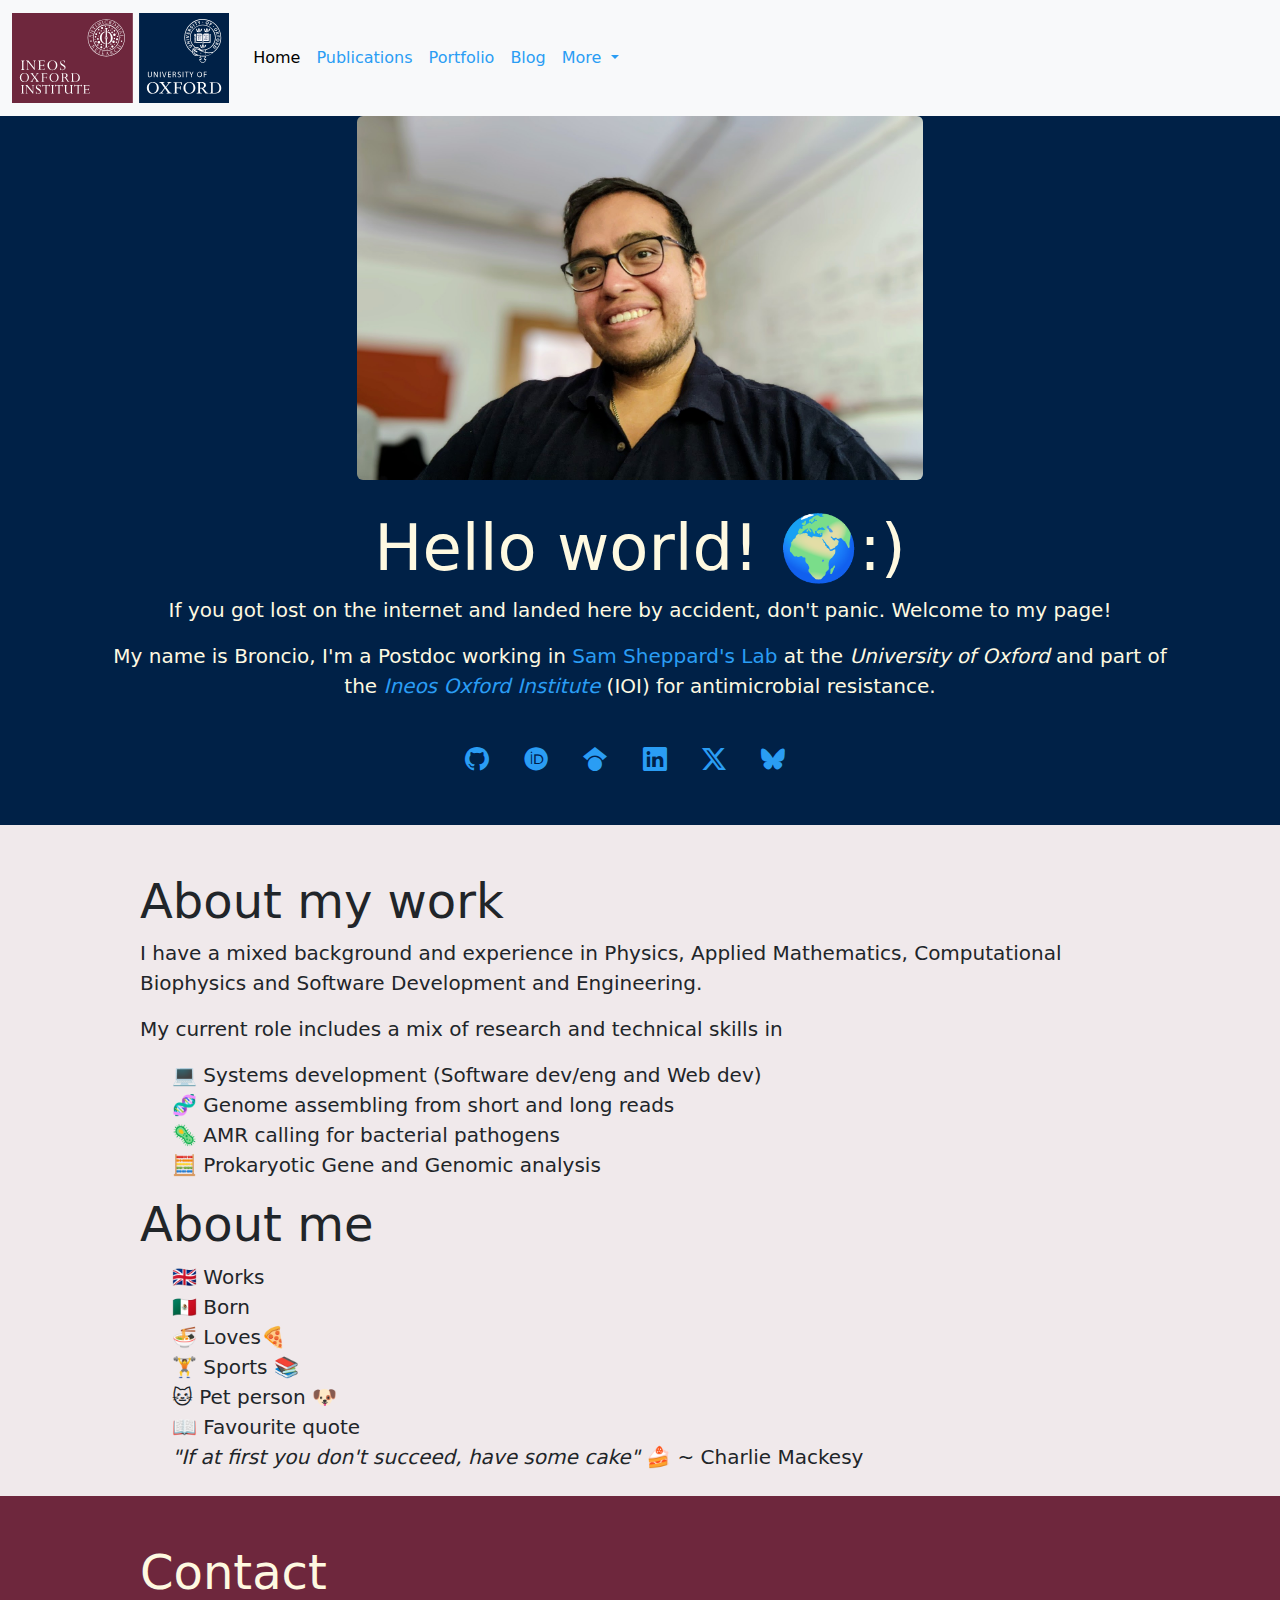
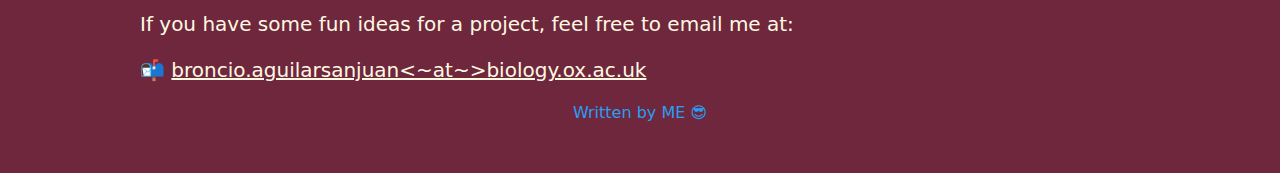
==== commit f2135a48: "resized icons" ====
--- a/index.html
+++ b/index.html
@@ -96,12 +96,12 @@
         <!-- Links to my professional sites and socials -->
         <div class="toprows mt-4" style="text-align:center; display:inline-block;">
         
-            <a title="GitHub" style="padding-right:30px; font-size: 2rem;" href="https://github.com/broncio123"><i class="bi bi-github"></i></a>
-            <a title="ORCID" style="padding-right:30px; font-size: 2rem;" href="https://orcid.org/0000-0001-8068-6417"><i class="fa-brands fa-orcid"></i></a>
-            <a title="Google Scholar" style="padding-right:30px; font-size: 2rem;" href="https://scholar.google.com/citations?hl=en&user=8D-Tr7gAAAAJ&view_op=list_works&sortby=pubdate"><i class="fa-brands fa-google-scholar"></i></a>
-            <a title="LinkedIn" style="padding-right:30px; font-size: 2rem;" href="https://www.linkedin.com/in/broncio/"><i class="bi bi-linkedin"></i></a>
-            <a title="X/Twitter" style="padding-right:30px; font-size: 2rem;" href="https://x.com/BronsioAS"><i class="bi bi-twitter-x"></i></a>
-            <a title="BlueSky" style="padding-right:30px; font-size: 2rem;" href="https://bsky.app/profile/broncio.bsky.social"><i class="fa-brands fa-bluesky"></i></a>
+            <a title="GitHub" style="padding-right:30px; font-size: 1.5rem;" href="https://github.com/broncio123"><i class="bi bi-github"></i></a>
+            <a title="ORCID" style="padding-right:30px; font-size: 1.5rem;" href="https://orcid.org/0000-0001-8068-6417"><i class="fa-brands fa-orcid"></i></a>
+            <a title="Google Scholar" style="padding-right:30px; font-size: 1.5rem;" href="https://scholar.google.com/citations?hl=en&user=8D-Tr7gAAAAJ&view_op=list_works&sortby=pubdate"><i class="fa-brands fa-google-scholar"></i></a>
+            <a title="LinkedIn" style="padding-right:30px; font-size: 1.5rem;" href="https://www.linkedin.com/in/broncio/"><i class="bi bi-linkedin"></i></a>
+            <a title="X/Twitter" style="padding-right:30px; font-size: 1.5rem;" href="https://x.com/BronsioAS"><i class="bi bi-twitter-x"></i></a>
+            <a title="BlueSky" style="padding-right:30px; font-size: 1.5rem;" href="https://bsky.app/profile/broncio.bsky.social"><i class="fa-brands fa-bluesky"></i></a>
 
         </div>
 
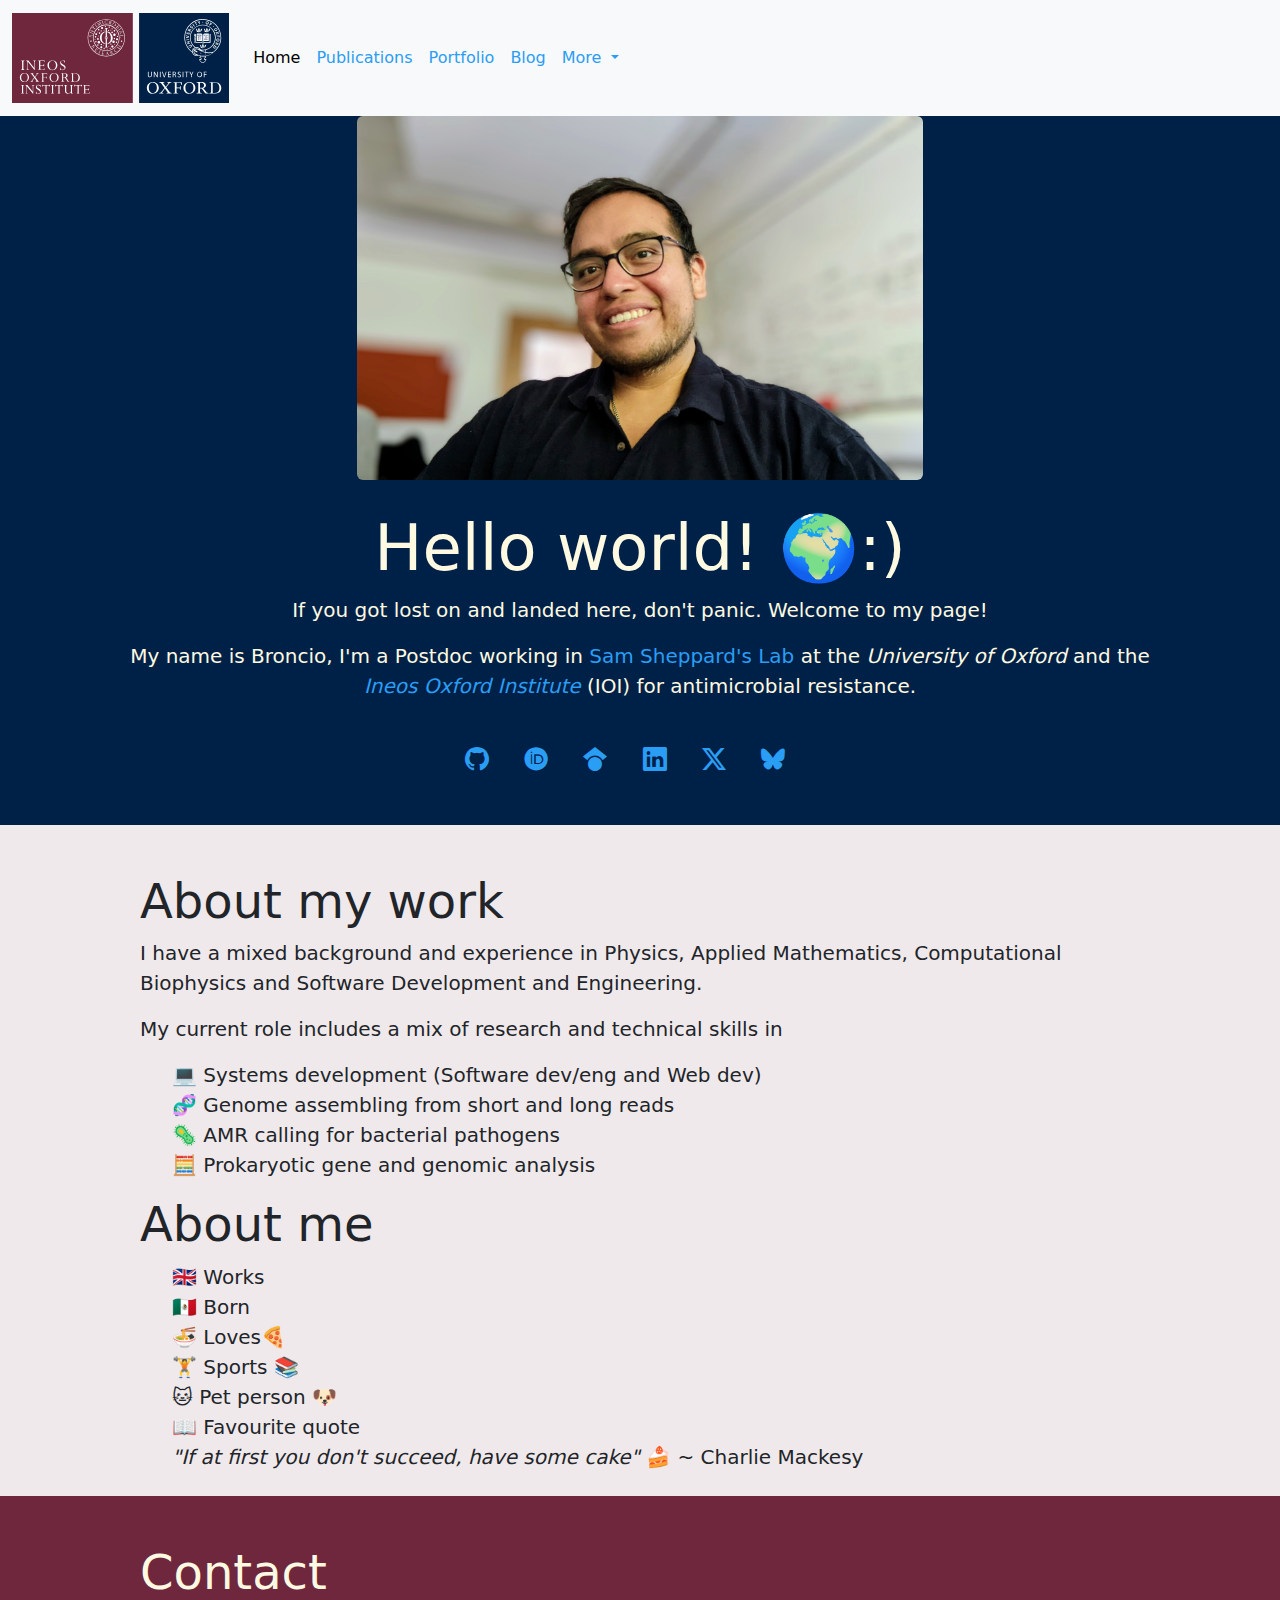
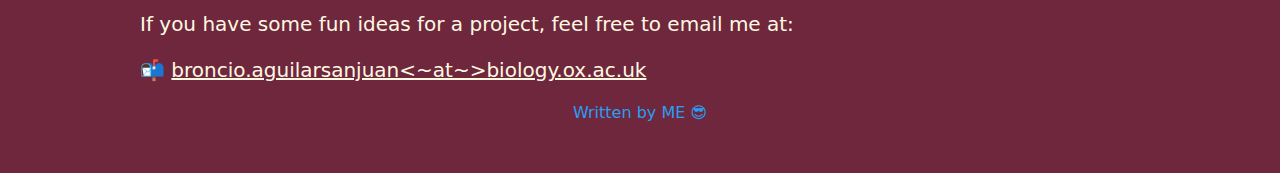
==== commit ed3148d7: "fine tuned text on landing page" ====
--- a/index.html
+++ b/index.html
@@ -86,8 +86,8 @@
             <!--Welcome message container -->
             <div style="margin: auto; color:#FEF9E1; text-align: center; min-width: 300px; width: 85%;">
                 <h1 class="display-3">Hello world! &#127757;:)</h1>
-                <p class="lead">If you got lost on the internet and landed here by accident, don't panic. Welcome to my page!</p>
-                <p class="lead">My name is Broncio, I'm a Postdoc working in <a href="https://sheppardlab.wordpress.com/" target="_blank">Sam Sheppard's Lab</a> at the <i>University of Oxford</i> and part of the <a href="https://www.ineosoxford.ox.ac.uk/" target="_blank"><i>Ineos Oxford Institute</i></a> (IOI) for antimicrobial resistance.</p>
+                <p class="lead">If you got lost on and landed here, don't panic. Welcome to my page!</p>
+                <p class="lead">My name is Broncio, I'm a Postdoc working in <a href="https://sheppardlab.wordpress.com/" target="_blank">Sam Sheppard's Lab</a> at the <i>University of Oxford</i> and the <a href="https://www.ineosoxford.ox.ac.uk/" target="_blank"><i>Ineos Oxford Institute</i></a> (IOI) for antimicrobial resistance.</p>
                 
             </div>
 
@@ -119,7 +119,7 @@
             <li>&#128187 Systems development (Software dev/eng and Web dev)</li>
             <li>&#129516 Genome assembling from short and long reads</li>
             <li>&#129440 AMR calling for bacterial pathogens</li>
-            <li>&#129518 Prokaryotic Gene and Genomic analysis</li>
+            <li>&#129518 Prokaryotic gene and genomic analysis</li>
 
         </ul>
 
